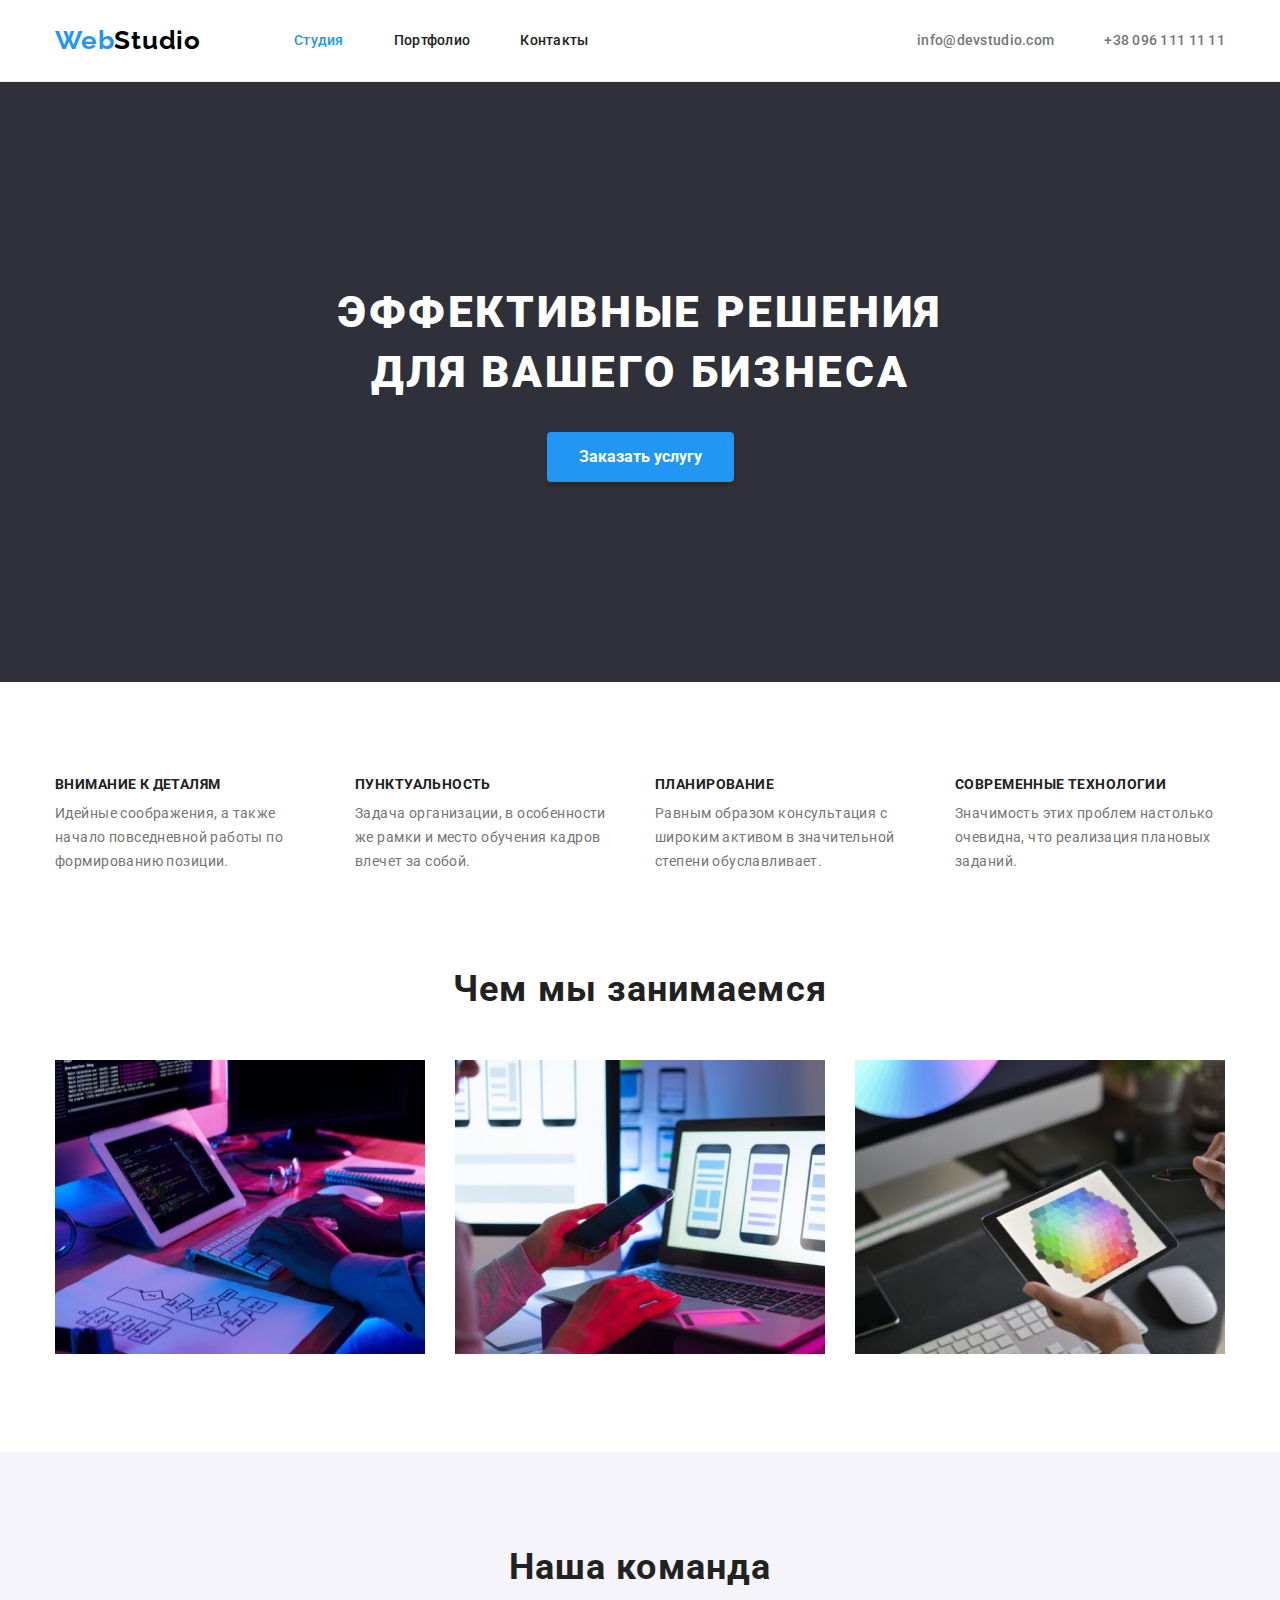
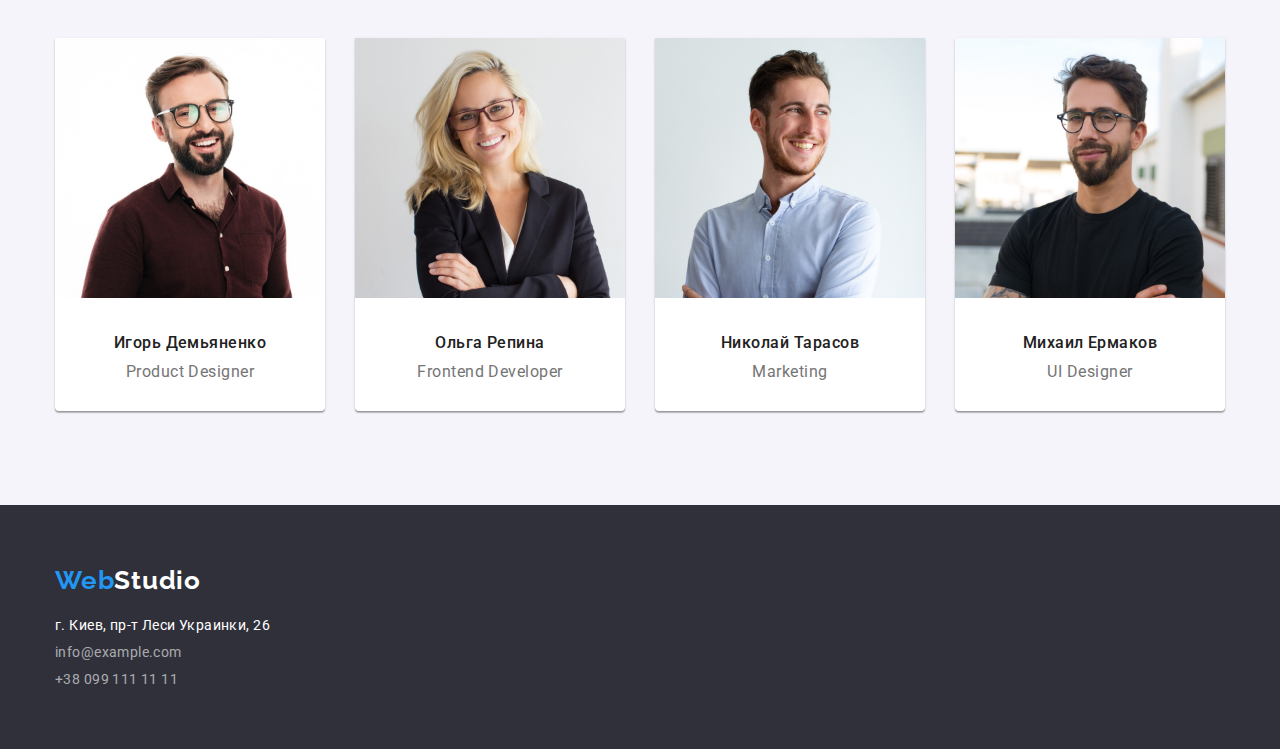
==== index.html @ 6455e8d0 "start" ====
<!DOCTYPE html>
<html lang="ru">
  <head>
    <meta charset="UTF-8" />
    <meta http-equiv="X-UA-Compatible" content="IE-edge" />
    <meta name="viewport" content="width=device-width, initial-scale=1.0" />
    <title>goit-markup-hw-02</title>
    <link
      rel="stylesheet"
      href="https://cdnjs.cloudflare.com/ajax/libs/modern-normalize/1.0.0/modern-normalize.min.css"
    />
    <link rel="preconnect" href="https://fonts.gstatic.com" />
    <link
      href="https://fonts.googleapis.com/css2?family=Raleway:wght@700&family=Roboto:wght@400;500;700;900&display=swap"
      rel="stylesheet"
    />
    <link rel="stylesheet" href="./css/styles.css" />
  </head>
  <body>
    <header class="section-header">
      <div class="container header-container">
        <a href="#" class="logo-header"
          ><span class="logo-first-part">Web</span>Studio</a
        >
        <nav>
          <ul class="header-nav-list">
            <li>
              <a href="" class="link-header highlight-link">Студия</a>
            </li>
            <li>
              <a href="./portfolio.html" class="link-header">Портфолио</a>
            </li>
            <li>
              <a href="#" class="link-header">Контакты</a>
            </li>
          </ul>
        </nav>
        <ul class="contacts-list">
          <li>
            <a href="mailto:info@devstudio.com" class="link-header mail-header"
              >info@devstudio.com</a
            >
          </li>
          <li>
            <a href="tel:+380961111111" class="link-header tel-header"
              >+38 096 111 11 11</a
            >
          </li>
        </ul>
      </div>
    </header>
    <main class="section-main">
      <section class="section-hero">
        <div class="container">
          <h1 class="section-hero-title">
            Эффективные решения для вашего бизнеса
          </h1>
          <button class="sing-link" type="button">Заказать услугу</button>
        </div>
      </section>
      <section class="section-features">
        <div class="container">
          <h2 class="visually-hidden">наши особенности</h2>
          <ul class="features-list">
            <li class="features-list-card">
              <h3 class="features-title">Внимание к деталям</h3>
              <p class="features-text">
                Идейные соображения, а также начало повседневной работы по
                формированию позиции.
              </p>
            </li>
            <li class="features-list-card">
              <h3 class="features-title">Пунктуальность</h3>
              <p class="features-text">
                Задача организации, в особенности же рамки и место обучения
                кадров влечет за собой.
              </p>
            </li>
            <li class="features-list-card">
              <h3 class="features-title">Планирование</h3>
              <p class="features-text">
                Равным образом консультация с широким активом в значительной
                степени обуславливает.
              </p>
            </li>
            <li class="features-list-card">
              <h3 class="features-title">Современные технологии</h3>
              <p class="features-text">
                Значимость этих проблем настолько очевидна, что реализация
                плановых заданий.
              </p>
            </li>
          </ul>
        </div>
      </section>
      <section class="section-about-us">
        <div class="container">
          <h2 class="about-us-title">Чем мы занимаемся</h2>
          <ul class="about-us-list">
            <li>
              <img
                src="./images/box1.jpg"
                alt="box1"
                width="370"
                height="294"
              />
            </li>
            <li>
              <img
                src="./images/box2.jpg"
                alt="box2"
                width="370"
                height="294"
              />
            </li>
            <li>
              <img
                src="./images/box3.jpg"
                alt="box3"
                width="370"
                height="294"
              />
            </li>
          </ul>
        </div>
      </section>
      <section class="section-our-team">
        <div class="container">
          <h2>Наша команда</h2>
          <ul class="our-team-list">
            <li class="our-team-card">
              <img
                src="./images/igordemyanenko.jpg"
                alt="Игорь Демьяненко"
                width="270"
              />
              <div class="our-team-title-card">
                <h3>Игорь Демьяненко</h3>
                <p>Product Designer</p>
              </div>
            </li>
            <li class="our-team-card">
              <img
                src="./images/olgarepina.jpg"
                alt="Ольга Репина"
                width="270"
              />
              <div class="our-team-title-card">
                <h3>Ольга Репина</h3>
                <p>Frontend Developer</p>
              </div>
            </li>
            <li class="our-team-card">
              <img
                src="./images/nikolaytarasov.jpg"
                alt="Николай Тарасо"
                width="270"
              />
              <div class="our-team-title-card">
                <h3>Николай Тарасов</h3>
                <p>Marketing</p>
              </div>
            </li>
            <li class="our-team-card">
              <img
                src="./images/mikhailermakov.jpg"
                alt="Михаил Ермаков"
                width="270"
              />
              <div class="our-team-title-card">
                <h3>Михаил Ермаков</h3>
                <p>UI Designer</p>
              </div>
            </li>
          </ul>
        </div>
      </section>
    </main>
    <footer class="section-footer">
      <div class="container footer-container">
        <a href="#" class="logo-footer"
          ><span class="logo-first-part">Web</span>Studio</a
        >
        <address>
          <ul class="footer-list">
            <li>
              <a
                href="https://goo.gl/maps/GkJHz6BWag29Yt4w9"
                target="_blank"
                rel="noopener noreferrer"
                class="link-footer"
              >
                г. Киев, пр-т Леси Украинки, 26
              </a>
            </li>
            <li>
              <a
                href="mailto:info@example.com"
                class="link-footer link-footer-transparensy"
                >info@example.com</a
              >
            </li>
            <li>
              <a
                href="tel:+380991111111"
                class="link-footer link-footer-transparensy"
                >+38 099 111 11 11</a
              >
            </li>
          </ul>
        </address>
      </div>
    </footer>
  </body>
</html>
---- css/styles.css ----
:root {
  --aiming-color: #2196f3;
  --main-text-color: #212121;
  --description-text-color: #757575;
  --background-color: #2f303a;
  --body-color: #ffffff;
  --border-line-color: #eeeeee;
  --background-sing-link-hover: #188ce8;
  --background-color-our-team-section: #f5f4fa;
  --header-border-color: #ececec;
  --social-lincs-client-color: #afb1b8;
  --main-fonts: "Roboto", sans-serif;
}

html {
  box-sizing: border-box;
}

*,
*::before,
*::after {
  box-sizing: inherit;
}

body {
  font-family: var(--main-fonts);
  font-style: normal;
  color: var(--main-text-color);
}

ul {
  list-style: none;
  margin: 0;
  padding: 0;
}

a {
  text-decoration: none;
}

h1,
h2,
h3,
h4,
h5,
h6,
p {
  margin: 0;
}

.container {
  width: 1200px;
  margin: 0 auto;
  padding: 0 15px;
}

.section {
  padding: 94px 0;
  margin: 0 auto;
}

.visually-hidden {
  position: absolute;
  clip: rect(0 0 0 0);
  width: 1px;
  height: 1px;
  margin: -1px;
}

/* HEADER-STYLES(index+portfolio) */
.section-header {
  display: flex;
  align-items: center;
  padding-top: 25px;
  padding-bottom: 25px;
  border-bottom: 1px solid var(--header-border-color);
}
/* logo-Header */
.logo-header {
  color: #000000;
  font-family: "Raleway", sans-serif;
  font-style: normal;
  font-weight: 700;
  font-size: 26px;
  line-height: 1.192;
  letter-spacing: 0.03em;
  margin-right: 93px;
}
.logo-first-part {
  color: var(--aiming-color);
}
/* logo-Header */
/* link-Header */
.link-header {
  font-style: normal;
  font-weight: 500;
  color: var(--main-text-color);
  font-size: 14px;
  line-height: 1.143;
  letter-spacing: 0.02em;
}
.link-header:hover,
.link-header:focus {
  color: var(--aiming-color);
}
/* Обозначение текущей страницы */
.highlight-link {
  color: var(--aiming-color);
}
.mail-header,
.tel-header {
  color: var(--description-text-color);
}
/* link-Header */

.header-container {
  display: flex;
  align-items: center;
  justify-content: space-between;
}
.header-nav-list {
  display: flex;
  justify-content: space-between;
}
.header-nav-list > li:not(:last-child),
.contacts-list > li:not(:last-child) {
  margin-right: 50px;
}
.contacts-list {
  display: flex;
  justify-content: space-between;
  margin-left: auto;
  align-items: center;
}

/* HEADER-STYLES(index+portfolio) */

/* MAIN-STYLES */
.section-hero,
.section-features,
.section-about-us,
.section-portfolio {
  padding-bottom: 94px;
}
.section-portfolio,
.section-features {
  padding-top: 94px;
}

/* section-Hero */
.section-hero {
  background-color: var(--background-color);
  text-align: center;
  padding-top: 200px;
  padding-bottom: 200px;
}
.section-hero-title {
  margin: auto auto 30px auto;
  width: 696px;
  color: var(--body-color);
  /* align-items: center; */
  font-weight: 900;
  font-size: 44px;
  line-height: 1.364;
  text-align: center;
  letter-spacing: 0.06em;
  text-transform: uppercase;
}
.sing-link {
  font-family: inherit;
  font-weight: 700;
  font-size: 16px;
  line-height: 1.875;
  padding: 10px 32px;
  background-color: var(--aiming-color);
  color: var(--body-color);
  box-shadow: 0px 4px 4px rgba(0, 0, 0, 0.15);
  border: none;
  border-radius: 4px;
  display: inline-block;
  cursor: pointer;
}
.sing-link:hover,
.sing-link:focus {
  background-color: var(--background-sing-link-hover);
}
/* section-Hero */

/* section-Features */
.features-list {
  display: flex;
  justify-content: space-between;
}
/* .features-list-card:not(:last-child) {
  margin-right: 30px;
}
.features-list-card {
  width: 270px;
} */
/* This ^ or This */
.features-list-card {
  flex-basis: calc((100% - 90px) / 4);
}
.features-title {
  margin-bottom: 10px;
  font-weight: 700;
  font-size: 14px;
  line-height: 1.143;
  letter-spacing: 0.03em;
  color: var(--main-text-color);
  text-transform: uppercase;
}
.features-text {
  font-size: 14px;
  line-height: 1.714;
  letter-spacing: 0.03em;
  color: var(--description-text-color);
}
/* section-Features */

/* section-About-Us >*/
.about-us-title {
  font-weight: 700;
  font-size: 36px;
  line-height: 1.167;
  text-align: center;
  letter-spacing: 0.03em;
  color: var(--main-text-color);
  margin-bottom: 50px;
}
.about-us-list {
  display: flex;
  justify-content: space-between;
  padding-left: 0px;
}
.about-us-list li {
  flex-basis: calc((100% - 60px) / 3);
}
/* section-About-Us >*/
/* section-Our-Team */
.section-our-team {
  padding-top: 94px;
  padding-bottom: 94px;
  background-color: var(--background-color-our-team-section);
}
.section-our-team h2 {
  font-size: 36px;
  line-height: 1.167;
  text-align: center;
  letter-spacing: 0.03em;
  margin-bottom: 50px;
}
.our-team-list {
  display: flex;
  justify-content: space-between;
}
.our-team-card {
  background-color: var(--body-color);
  box-shadow: 0px 1px 3px rgba(0, 0, 0, 0.12), 0px 1px 1px rgba(0, 0, 0, 0.14),
    0px 2px 1px rgba(0, 0, 0, 0.2);
  border-radius: 0px 0px 4px 4px;
  flex-basis: calc((100% - 90px) / 4);
}
.our-team-title-card > h3 {
  font-weight: 500;
  font-size: 16px;
  line-height: 1.187;
  text-align: center;
  letter-spacing: 0.03em;
  margin-bottom: 10px;
}
.our-team-title-card > p {
  font-size: 16px;
  line-height: 1.187;
  text-align: center;
  letter-spacing: 0.03em;
  color: var(--description-text-color);
}
.our-team-title-card {
  padding-top: 30px;
  padding-bottom: 30px;
}
/* section-Our-Team */
/* MAIN-STYLES */

/* FOOTER-STYLES(index+portfolio) */
.section-footer {
  background-color: var(--background-color);
  padding-top: 60px;
  padding-bottom: 60px;
}
.logo-footer {
  color: var(--body-color);
  font-family: Raleway;
  font-style: normal;
  font-weight: 700;
  font-size: 26px;
  line-height: 1.192;
  letter-spacing: 0.03em;
  margin-bottom: 20px;
}
.link-footer {
  font-style: normal;
  font-family: var(--main-fonts);
  font-weight: 400;
  color: var(--body-color);
  font-size: 14px;
  line-height: 1.143;
  letter-spacing: 0.03em;
}
.link-footer:hover,
.link-footer:focus {
  color: var(--aiming-color);
}
.link-footer-transparensy {
  color: rgba(255, 255, 255, 0.6);
}
.footer-container {
  display: flex;
  align-items: flex-start;
  flex-direction: column;
}
.footer-list > li:not(:last-child) {
  margin-bottom: 9px;
}
/* FOOTER-STYLES(index+portfolio) */

/* PORTFOLIO-STYLES */
/* button-decoration-nav-Portfolio  */
.portfolio-button-list {
  display: flex;
  justify-content: center;
  margin-bottom: 50px;
}
.portfolio-button-list li:not(:last-child) {
  margin-right: 8px;
}
.sing-link-portfolio {
  height: 38px;
  font-family: inherit;
  font-weight: 500;
  font-size: 16px;
  line-height: 1.625;
  padding: 6px 22px;
  background-color: var(--background-color-our-team-section);
  border: 0;
  border-radius: 4px;
  display: block;
  cursor: pointer;
}
.sing-link-portfolio:hover,
.sing-link-portfolio:focus {
  background-color: var(--aiming-color);
  color: var(--body-color);
  box-shadow: 0px 3px 1px rgba(0, 0, 0, 0.1), 0px 1px 2px rgba(0, 0, 0, 0.08),
    0px 2px 2px rgba(0, 0, 0, 0.12);
}
/* button-decoration-nav-Portfolio  */
/* crad-decoration-Portfolio */
.list-portfolio-crad {
  display: flex;
  flex-wrap: wrap;
}
.portfolio-crad {
  display: flex;
  background: var(--body-color);
  flex-basis: calc((100% - 60px) / 3);
  margin-bottom: 30px;
}
.portfolio-crad:nth-child(3n - 2) {
  margin-right: 30px;
}
.portfolio-crad:nth-child(3n - 1) {
  margin-right: 30px;
}
.portfolio-crad:nth-last-child(-n + 4) {
  margin-bottom: 0px;
}
.portfolio-crad img {
  display: block;
  flex-basis: 370px;
  height: auto;
}
.portfolio-title-crad {
  padding: 20px 24px;
  border-right: 1px solid var(--border-line-color);
  border-bottom: 1px solid var(--border-line-color);
  border-left: 1px solid var(--border-line-color);
}
.portfolio-crad h3 {
  font-size: 18px;
  line-height: 2;
  color: var(--main-text-color);
  margin-bottom: 4px;
}
.portfolio-crad p {
  font-size: 16px;
  line-height: 1.875;
  color: var(--description-text-color);
}
/* crad-decoration-Portfolio */

/* PORTFOLIO-STYLES */
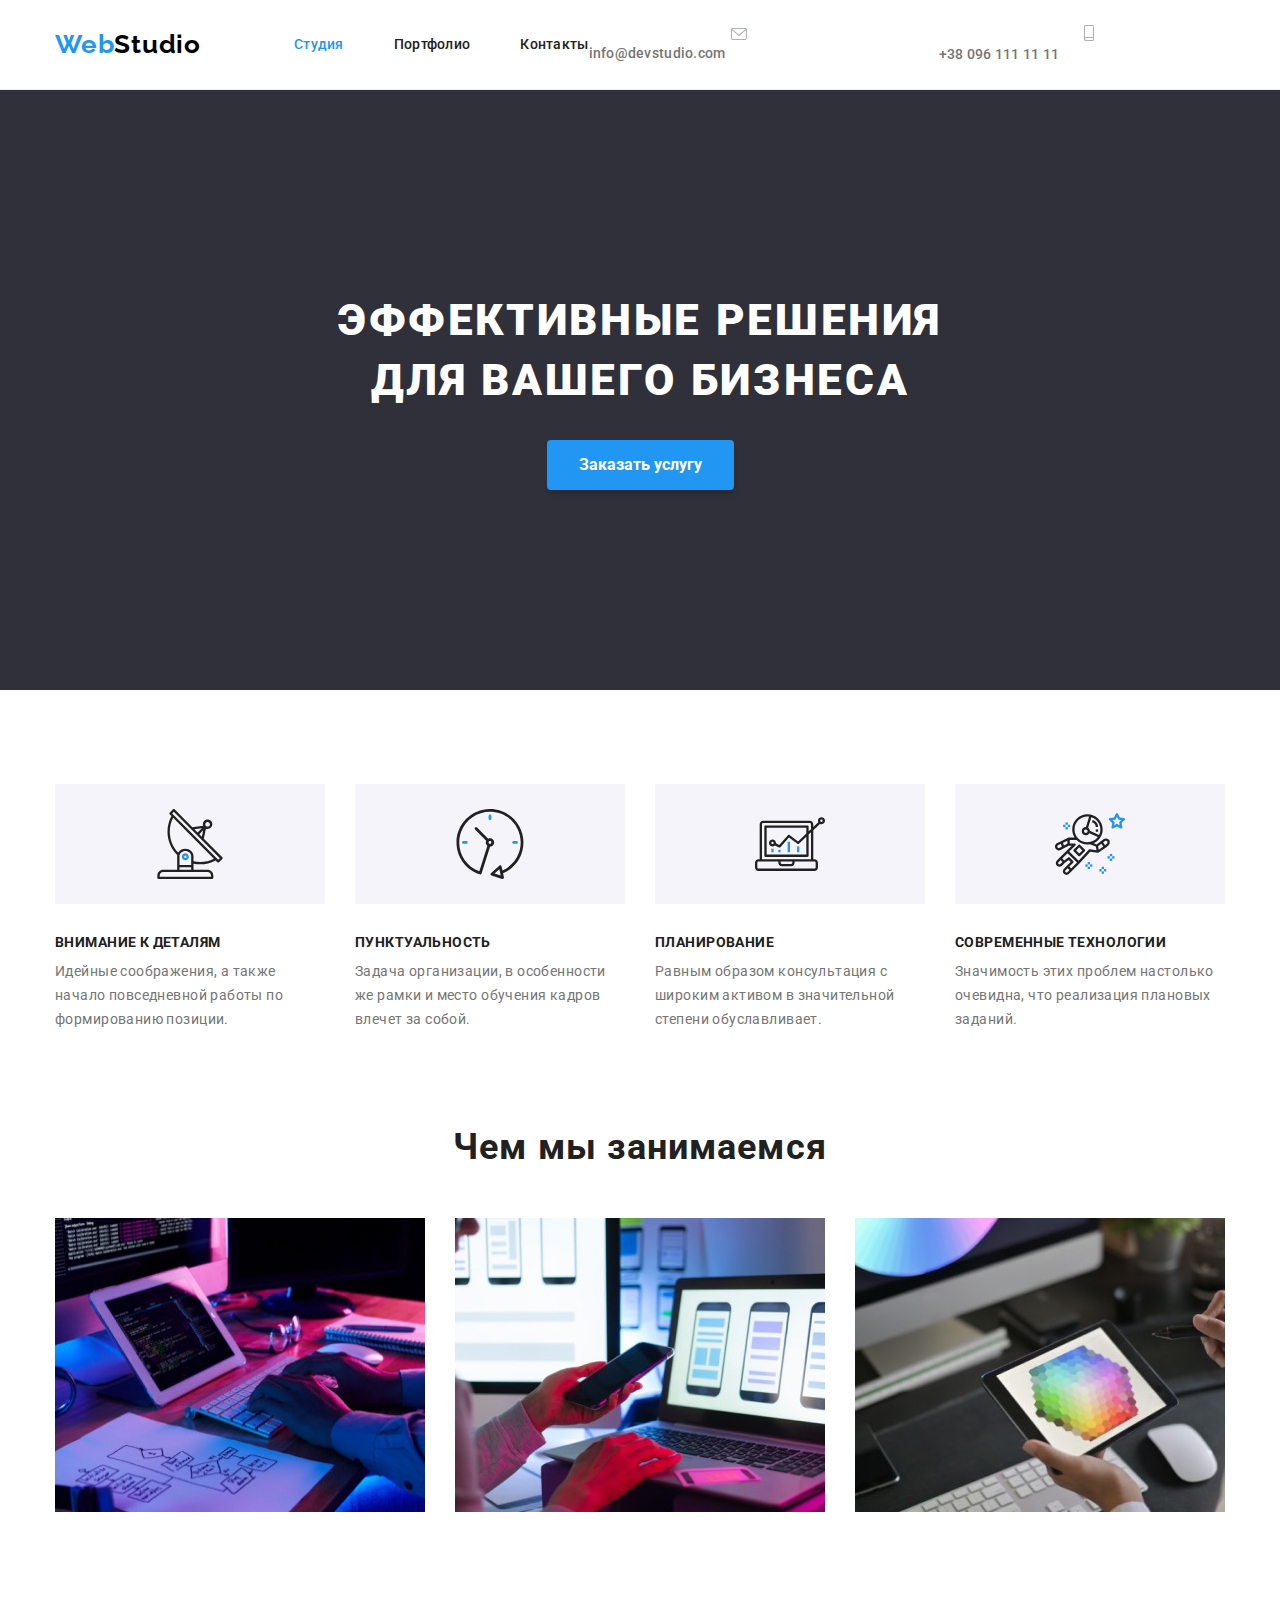
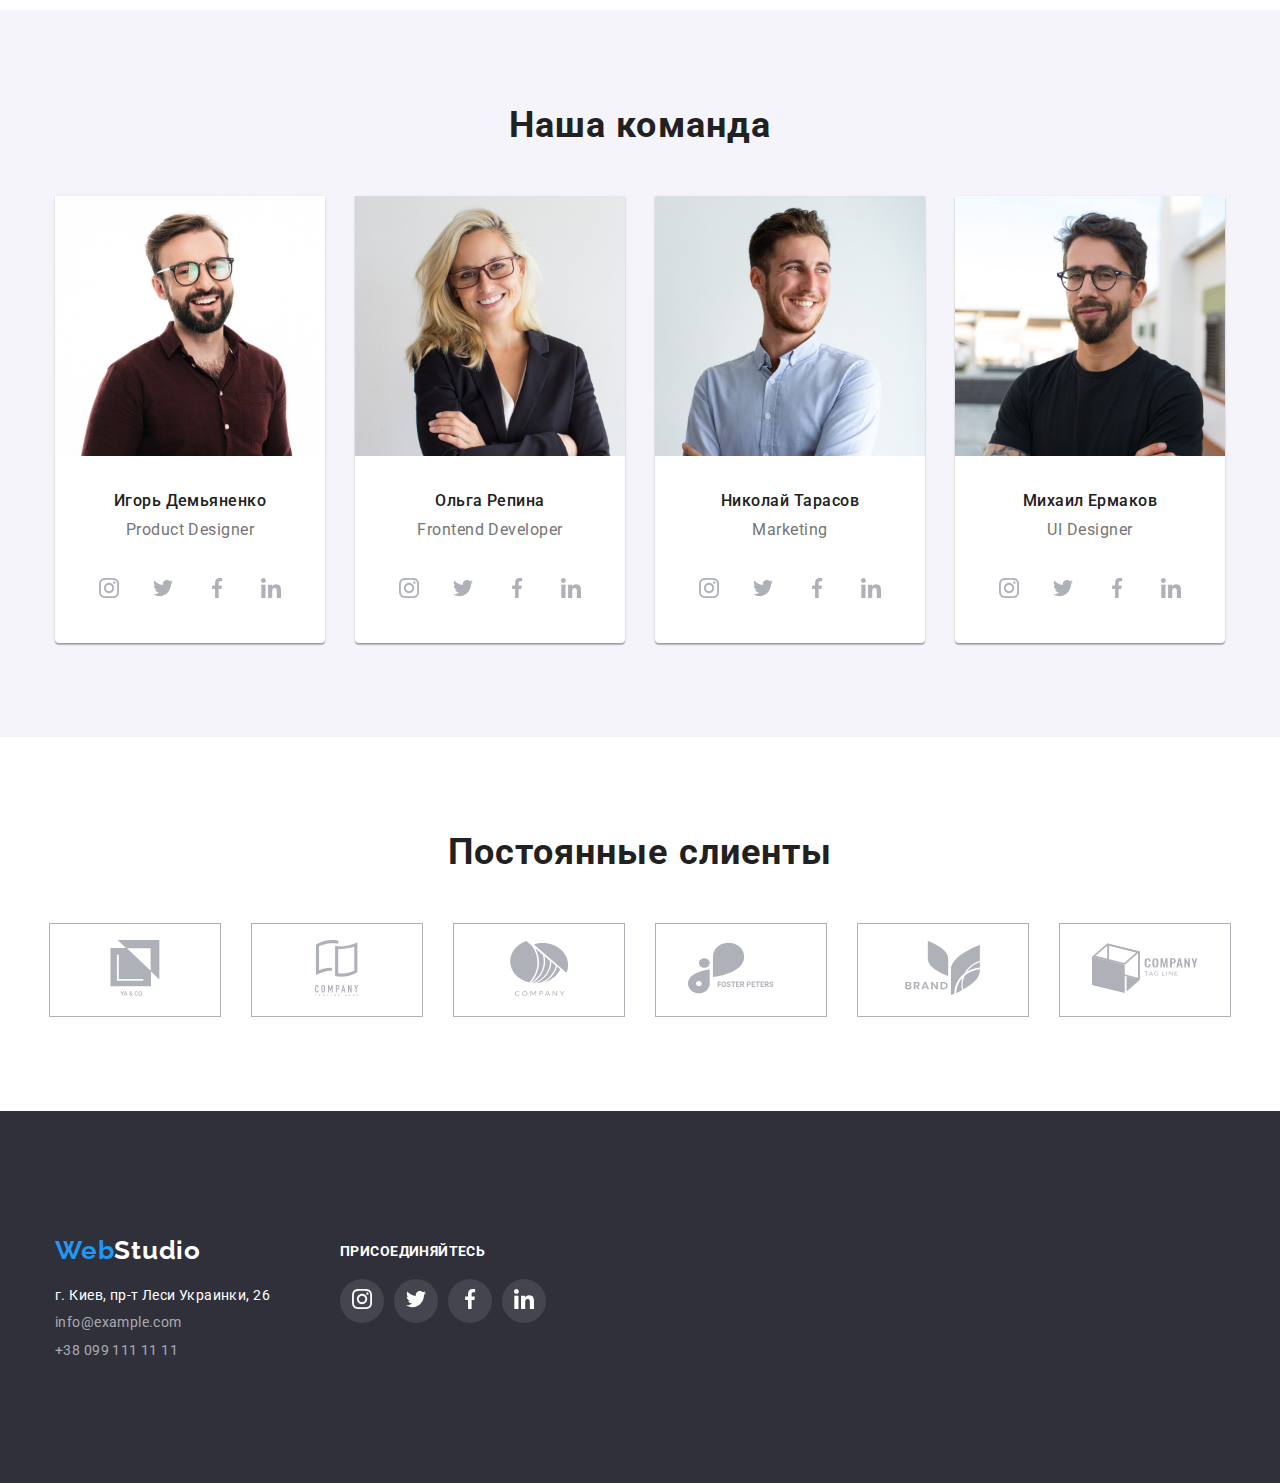
==== commit 87d65eb2: "Done footer and sections" ====
--- a/index.html
+++ b/index.html
@@ -16,6 +16,58 @@
     />
     <link rel="stylesheet" href="./css/styles.css" />
   </head>
+
+  <template class="my-icons">
+    <svg class="icon">
+      <use href="./images/icons.svg#icon-mail"></use>
+    </svg>
+    <svg class="icon">
+      <use href="./images/icons.svg#icon-phone"></use>
+    </svg>
+    <svg class="icon">
+      <use href="./images/icons.svg#icon-instagram"></use>
+    </svg>
+    <svg class="icon">
+      <use href="./images/icons.svg#icon-twitter"></use>
+    </svg>
+    <svg class="icon">
+      <use href="./images/icons.svg#icon-facebook"></use>
+    </svg>
+    <svg class="icon">
+      <use href="./images/icons.svg#icon-linkedin"></use>
+    </svg>
+    <svg class="icon">
+      <use href="./images/icons.svg#icon-antenna"></use>
+    </svg>
+    <svg class="icon">
+      <use href="./images/icons.svg#icon-clock"></use>
+    </svg>
+    <svg class="icon">
+      <use href="./images/icons.svg#icon-diagram"></use>
+    </svg>
+    <svg class="icon">
+      <use href="./images/icons.svg#icon-astronaut"></use>
+    </svg>
+    <svg class="icon">
+      <use href="./images/icons.svg#icon-yaco"></use>
+    </svg>
+    <svg class="icon">
+      <use href="./images/icons.svg#icon-taglineHere"></use>
+    </svg>
+    <svg class="icon">
+      <use href="./images/icons.svg#icon-company"></use>
+    </svg>
+    <svg class="icon">
+      <use href="./images/icons.svg#icon-fosterPeters"></use>
+    </svg>
+    <svg class="icon">
+      <use href="./images/icons.svg#icon-brand"></use>
+    </svg>
+    <svg class="icon">
+      <use href="./images/icons.svg#icon-tagline"></use>
+    </svg>
+  </template>
+
   <body>
     <header class="section-header">
       <div class="container header-container">
@@ -37,14 +89,24 @@
         </nav>
         <ul class="contacts-list">
           <li>
-            <a href="mailto:info@devstudio.com" class="link-header mail-header"
+            <div>
+              <svg class="icon" widht="16" height="12">
+                <use href="./images/icons.svg#icon-mail"></use>
+              </svg>
+              <a href="mailto:info@devstudio.com" class="link-header mail-header"
               >info@devstudio.com</a
-            >
+              >
+            </div>
           </li>
           <li>
-            <a href="tel:+380961111111" class="link-header tel-header"
+            <div>
+              <svg class="icon" widht="10" height="16">
+                <use href="./images/icons.svg#icon-phone"></use>
+              </svg>
+              <a href="tel:+380961111111" class="link-header tel-header"
               >+38 096 111 11 11</a
-            >
+              >
+            </div>
           </li>
         </ul>
       </div>
@@ -63,6 +125,11 @@
           <h2 class="visually-hidden">наши особенности</h2>
           <ul class="features-list">
             <li class="features-list-card">
+              <div class="features-card">
+                <svg class="icon-features" width="70px" height="70px">
+                <use href="./images/icons.svg#icon-antenna"></use>
+                </svg>
+              </div>
               <h3 class="features-title">Внимание к деталям</h3>
               <p class="features-text">
                 Идейные соображения, а также начало повседневной работы по
@@ -70,6 +137,11 @@
               </p>
             </li>
             <li class="features-list-card">
+              <div class="features-card">
+                <svg class="icon-features" width="70px" height="70px">
+                <use href="./images/icons.svg#icon-clock"></use>
+                </svg>
+              </div>
               <h3 class="features-title">Пунктуальность</h3>
               <p class="features-text">
                 Задача организации, в особенности же рамки и место обучения
@@ -77,6 +149,11 @@
               </p>
             </li>
             <li class="features-list-card">
+              <div class="features-card">
+                <svg class="icon-features" width="70px" height="70px">
+                <use href="./images/icons.svg#icon-diagram"></use>
+                </svg>
+              </div>
               <h3 class="features-title">Планирование</h3>
               <p class="features-text">
                 Равным образом консультация с широким активом в значительной
@@ -84,6 +161,11 @@
               </p>
             </li>
             <li class="features-list-card">
+              <div class="features-card">
+                <svg class="icon-features" width="70px" height="70px">
+                <use href="./images/icons.svg#icon-astronaut"></use>
+                </svg>
+              </div>
               <h3 class="features-title">Современные технологии</h3>
               <p class="features-text">
                 Значимость этих проблем настолько очевидна, что реализация
@@ -137,6 +219,36 @@
               <div class="our-team-title-card">
                 <h3>Игорь Демьяненко</h3>
                 <p>Product Designer</p>
+                <ul class="icons-our-team-list">
+                  <li>
+                    <a href="">
+                      <svg class="icon" width="20" height="20">
+                        <use href="./images/icons.svg#icon-instagram"></use>
+                      </svg>
+                    </a>
+                  </li>
+                  <li>
+                    <a href="">
+                      <svg class="icon" width="20" height="20">
+                        <use href="./images/icons.svg#icon-twitter"></use>
+                      </svg>
+                    </a>
+                  </li>
+                  <li>
+                    <a href="">
+                      <svg class="icon" width="20" height="20">
+                        <use href="./images/icons.svg#icon-facebook"></use>
+                      </svg>
+                    </a>
+                  </li>
+                  <li>
+                    <a href="">
+                      <svg class="icon" width="20" height="20">
+                        <use href="./images/icons.svg#icon-linkedin"></use>
+                      </svg>
+                    </a>
+                  </li>
+                </ul>
               </div>
             </li>
             <li class="our-team-card">
@@ -148,6 +260,36 @@
               <div class="our-team-title-card">
                 <h3>Ольга Репина</h3>
                 <p>Frontend Developer</p>
+                <ul class="icons-our-team-list">
+                  <li>
+                    <a href="">
+                      <svg class="icon" width="20" height="20">
+                        <use href="./images/icons.svg#icon-instagram"></use>
+                      </svg>
+                    </a>
+                  </li>
+                  <li>
+                    <a href="">
+                      <svg class="icon" width="20" height="20">
+                        <use href="./images/icons.svg#icon-twitter"></use>
+                      </svg>
+                    </a>
+                  </li>
+                  <li>
+                    <a href="">
+                      <svg class="icon" width="20" height="20">
+                        <use href="./images/icons.svg#icon-facebook"></use>
+                      </svg>
+                    </a>
+                  </li>
+                  <li>
+                    <a href="">
+                      <svg class="icon" width="20" height="20">
+                        <use href="./images/icons.svg#icon-linkedin"></use>
+                      </svg>
+                    </a>
+                  </li>
+                </ul>
               </div>
             </li>
             <li class="our-team-card">
@@ -159,6 +301,36 @@
               <div class="our-team-title-card">
                 <h3>Николай Тарасов</h3>
                 <p>Marketing</p>
+                <ul class="icons-our-team-list">
+                  <li>
+                    <a href="">
+                      <svg class="icon" width="20" height="20">
+                        <use href="./images/icons.svg#icon-instagram"></use>
+                      </svg>
+                    </a>
+                  </li>
+                  <li>
+                    <a href="">
+                      <svg class="icon" width="20" height="20">
+                        <use href="./images/icons.svg#icon-twitter"></use>
+                      </svg>
+                    </a>
+                  </li>
+                  <li>
+                    <a href="">
+                      <svg class="icon" width="20" height="20">
+                        <use href="./images/icons.svg#icon-facebook"></use>
+                      </svg>
+                    </a>
+                  </li>
+                  <li>
+                    <a href="">
+                      <svg class="icon" width="20" height="20">
+                        <use href="./images/icons.svg#icon-linkedin"></use>
+                      </svg>
+                    </a>
+                  </li>
+                </ul>
               </div>
             </li>
             <li class="our-team-card">
@@ -170,7 +342,86 @@
               <div class="our-team-title-card">
                 <h3>Михаил Ермаков</h3>
                 <p>UI Designer</p>
-              </div>
+                <ul class="icons-our-team-list">
+                  <li>
+                    <a href="">
+                      <svg class="icon" width="20" height="20">
+                        <use href="./images/icons.svg#icon-instagram"></use>
+                      </svg>
+                    </a>
+                  </li>
+                  <li>
+                    <a href="">
+                      <svg class="icon" width="20" height="20">
+                        <use href="./images/icons.svg#icon-twitter"></use>
+                      </svg>
+                    </a>
+                  </li>
+                  <li>
+                    <a href="">
+                      <svg class="icon" width="20" height="20">
+                        <use href="./images/icons.svg#icon-facebook"></use>
+                      </svg>
+                    </a>
+                  </li>
+                  <li>
+                    <a href="">
+                      <svg class="icon" width="20" height="20">
+                        <use href="./images/icons.svg#icon-linkedin"></use>
+                      </svg>
+                    </a>
+                  </li>
+                </ul>
+              </div>
+            </li>
+          </ul>
+        </div>
+      </section>
+      <section class="section-regular-customers">
+        <div class="container">
+          <h2>Постоянные слиенты</h2>
+          <ul class="icons-regular-customers-list">
+            <li>
+              <a href="">
+                <svg class="icon-client" width="106px" height="56px">
+                  <use href="./images/icons.svg#icon-yaco"></use>
+                </svg>
+              </a>
+            </li>
+            <li>
+              <a href="">
+                <svg class="icon-client" width="106px" height="56px">
+                  <use href="./images/icons.svg#icon-taglineHere"></use>
+                </svg>
+              </a>
+            </li>
+            <li>
+              <a href="">
+                <svg class="icon-client" width="106px" height="56px">
+                  <use href="./images/icons.svg#icon-company"></use>
+                </svg>
+              </a>
+            </li>
+            <li>
+              <a href="">
+                <svg class="icon-client" width="106px" height="56px">
+                  <use href="./images/icons.svg#icon-fosterPeters"></use>
+                </svg>
+              </a>
+            </li>
+            <li>
+              <a href="">
+                <svg class="icon-client" width="106px" height="56px">
+                  <use href="./images/icons.svg#icon-brand"></use>
+                </svg>
+              </a>
+            </li>
+            <li>
+              <a href="">
+                <svg class="icon-client" width="106px" height="56px">
+                  <use href="./images/icons.svg#icon-tagline"></use>
+                </svg>
+              </a>
             </li>
           </ul>
         </div>
@@ -178,11 +429,12 @@
     </main>
     <footer class="section-footer">
       <div class="container footer-container">
-        <a href="#" class="logo-footer"
+        <div class="footer-logo-nav-container">
+          <a href="#" class="logo-footer"
           ><span class="logo-first-part">Web</span>Studio</a
         >
-        <address>
-          <ul class="footer-list">
+          <address>
+            <ul class="footer-list">
             <li>
               <a
                 href="https://goo.gl/maps/GkJHz6BWag29Yt4w9"
@@ -207,8 +459,42 @@
                 >+38 099 111 11 11</a
               >
             </li>
-          </ul>
-        </address>
+            </ul>
+          </address>
+        </div>
+        <div class="icons-footer-card">
+            <h3>присоединяйтесь</h3>  
+            <ul class="icons-footer-list">
+                  <li>
+                    <a href="">
+                      <svg class="icon-footer width="20" height="20"">
+                        <use href="./images/icons.svg#icon-instagram"></use>
+                      </svg>
+                    </a>
+                  </li>
+                  <li>
+                    <a href="">
+                      <svg class="icon-footer" width="20" height="20">
+                        <use href="./images/icons.svg#icon-twitter"></use>
+                      </svg>
+                    </a>
+                  </li>
+                  <li>
+                    <a href="">
+                      <svg class="icon-footer" width="20" height="20">
+                        <use href="./images/icons.svg#icon-facebook"></use>
+                      </svg>
+                    </a>
+                  </li>
+                  <li>
+                    <a href="">
+                      <svg class="icon-footer" width="20" height="20">
+                        <use href="./images/icons.svg#icon-linkedin"></use>
+                      </svg>
+                    </a>
+                  </li>
+            </ul>
+        </div>
       </div>
     </footer>
   </body>
--- a/css/styles.css
+++ b/css/styles.css
@@ -139,11 +139,13 @@
 .section-hero,
 .section-features,
 .section-about-us,
-.section-portfolio {
+.section-portfolio,
+.section-regular-customers {
   padding-bottom: 94px;
 }
 .section-portfolio,
-.section-features {
+.section-features,
+.section-regular-customers {
   padding-top: 94px;
 }
 
@@ -191,15 +193,17 @@
   display: flex;
   justify-content: space-between;
 }
-/* .features-list-card:not(:last-child) {
-  margin-right: 30px;
-}
-.features-list-card {
-  width: 270px;
-} */
-/* This ^ or This */
 .features-list-card {
   flex-basis: calc((100% - 90px) / 4);
+}
+.features-card {
+  background-color: var(--background-color-our-team-section);
+  display: flex;
+  justify-content: center;
+  padding-top: 25px;
+  padding-bottom: 25px;
+  margin-bottom: 30px;
+  box-sizing: border-box;
 }
 .features-title {
   margin-bottom: 10px;
@@ -280,7 +284,69 @@
   padding-top: 30px;
   padding-bottom: 30px;
 }
+/* icons */
+.icons-our-team-list {
+  margin: 0 auto;
+  margin-top: 30px;
+  display: flex;
+  justify-content: center;
+}
+.icons-our-team-list li:not(:last-child) {
+  margin-right: 10px;
+}
+.icons-our-team-list li {
+  width: 44px;
+  height: 44px;
+  background-color: var(--body-color);
+  border-radius: 50%;
+  display: flex;
+  justify-content: center;
+  align-items: center;
+}
+.icons-our-team-list li:hover,
+.icons-our-team-list li:focus {
+  background-color: var(--aiming-color);
+}
+.icon {
+  fill: var(--social-lincs-client-color);
+}
+.icons-our-team-list li:hover .icon,
+.icons-our-team-list li:focus .icon {
+  fill: var(--body-color);
+}
 /* section-Our-Team */
+/* section-Regular-Customers */
+.section-regular-customers h2 {
+  font-size: 36px;
+  line-height: 1.167;
+  text-align: center;
+  letter-spacing: 0.03em;
+  margin-bottom: 50px;
+}
+.icons-regular-customers-list {
+  display: flex;
+  justify-content: center;
+}
+.icons-regular-customers-list > li {
+  box-sizing: border-box;
+  border: 1px solid var(--social-lincs-client-color);
+  padding: 16px 32px;
+}
+.icons-regular-customers-list > li:not(:last-child) {
+  margin-right: 30px;
+}
+.icons-regular-customers-list li:hover,
+.icons-regular-customers-list li:focus {
+  border: 1px solid var(--aiming-color);
+}
+.icon-client {
+  fill: var(--social-lincs-client-color);
+}
+.icons-regular-customers-list li:hover .icon-client,
+.icons-regular-customers-list li:focus .icon-client {
+  fill: var(--aiming-color);
+}
+/* section-Regular-Customers */
 /* MAIN-STYLES */
 
 /* FOOTER-STYLES(index+portfolio) */
@@ -317,11 +383,52 @@
 }
 .footer-container {
   display: flex;
+  align-items: center;
+}
+.footer-logo-nav-container {
+  display: flex;
   align-items: flex-start;
   flex-direction: column;
 }
 .footer-list > li:not(:last-child) {
   margin-bottom: 9px;
+}
+.icons-footer-card {
+  margin: 72px auto 100px 70px;
+}
+.icons-footer-card h3 {
+  width: 145px;
+  color: var(--body-color);
+  font-weight: 700;
+  font-size: 14px;
+  line-height: 1.143;
+  letter-spacing: 0.03em;
+  text-transform: uppercase;
+}
+.icons-footer-list {
+  margin: 0 auto;
+  margin-top: 20px;
+  display: flex;
+  justify-content: flex-start;
+}
+.icons-footer-list li:not(:last-child) {
+  margin-right: 10px;
+}
+.icons-footer-list li {
+  width: 44px;
+  height: 44px;
+  background-color: rgba(255, 255, 255, 0.1);
+  border-radius: 50%;
+  display: flex;
+  justify-content: center;
+  align-items: center;
+}
+.icons-footer-list li:hover,
+.icons-footer-list li:focus {
+  background-color: var(--aiming-color);
+}
+.icon-footer {
+  fill: var(--body-color);
 }
 /* FOOTER-STYLES(index+portfolio) */
 
@@ -367,6 +474,11 @@
   flex-basis: calc((100% - 60px) / 3);
   margin-bottom: 30px;
 }
+.portfolio-crad:hover,
+.portfolio-crad:focus {
+  box-shadow: 0px 1px 1px rgba(0, 0, 0, 0.12), 0px 4px 4px rgba(0, 0, 0, 0.06),
+    1px 4px 6px rgba(0, 0, 0, 0.16);
+}
 .portfolio-crad:nth-child(3n - 2) {
   margin-right: 30px;
 }
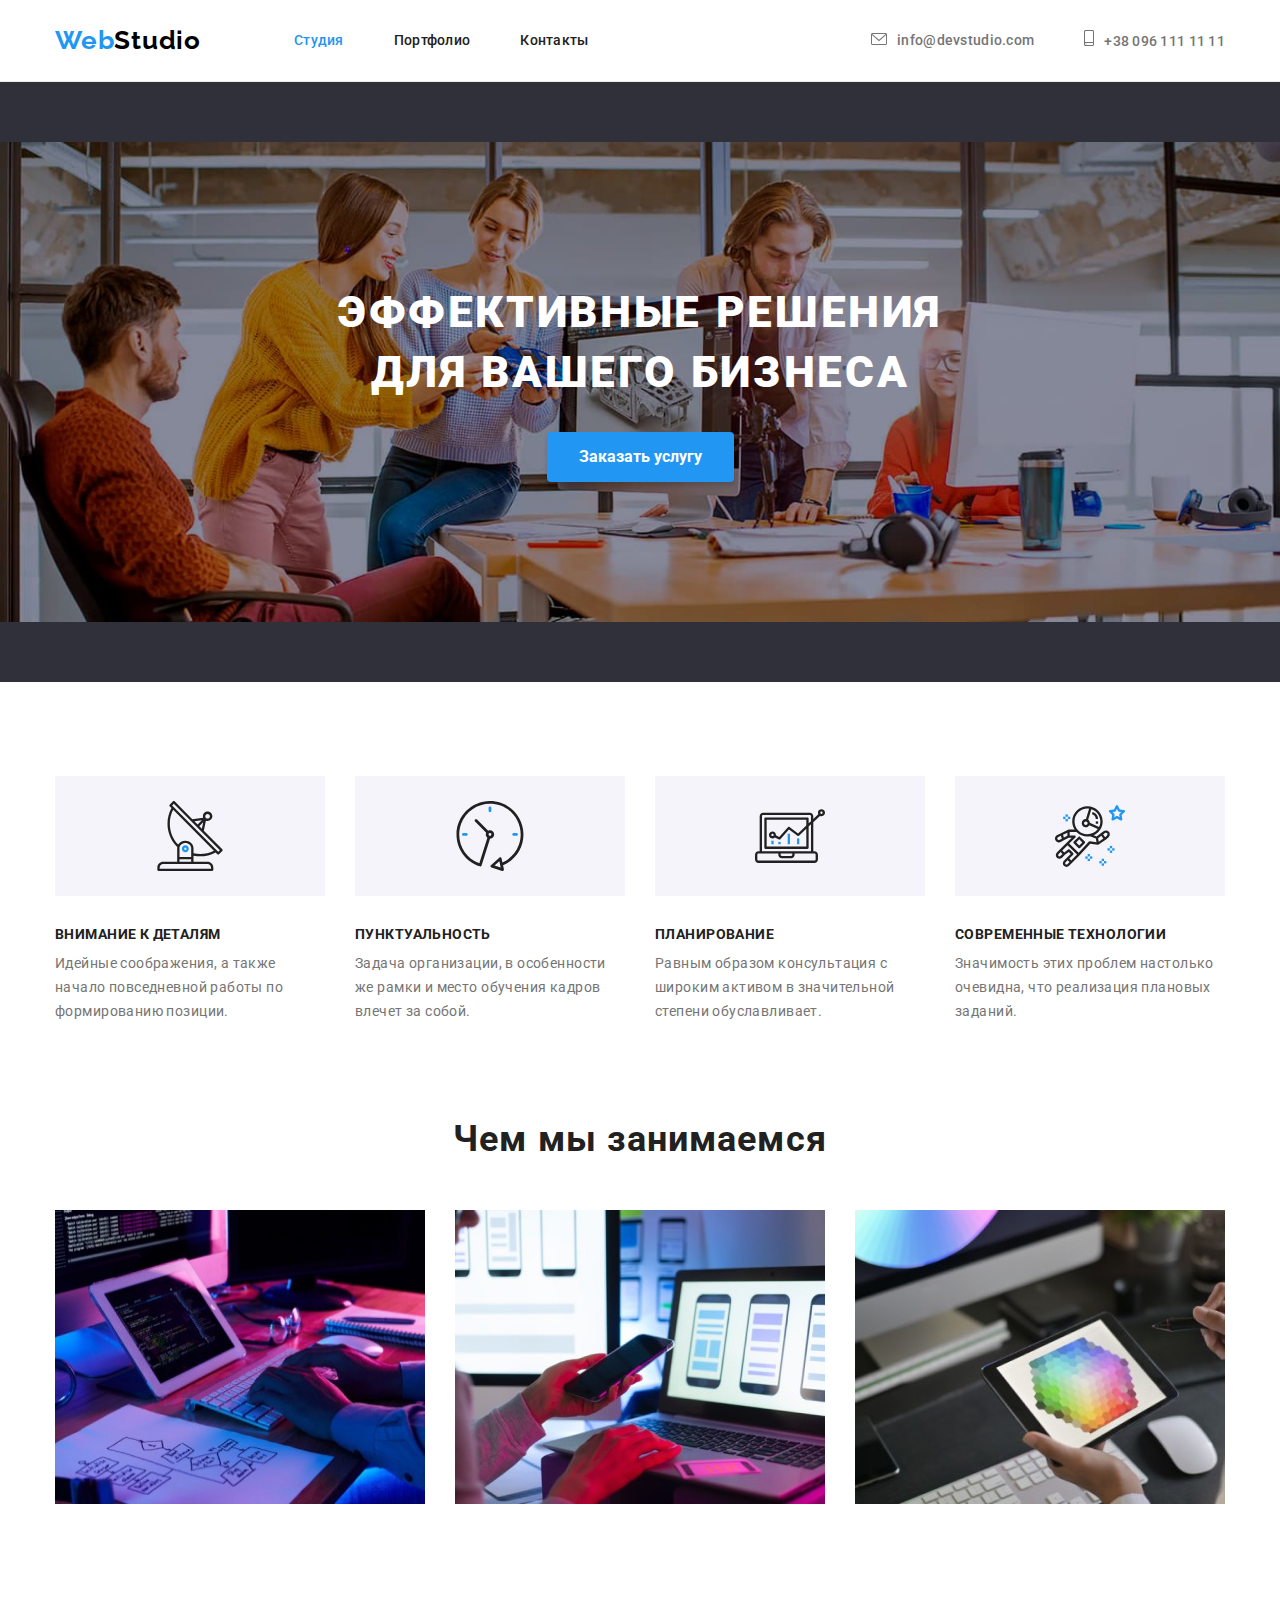
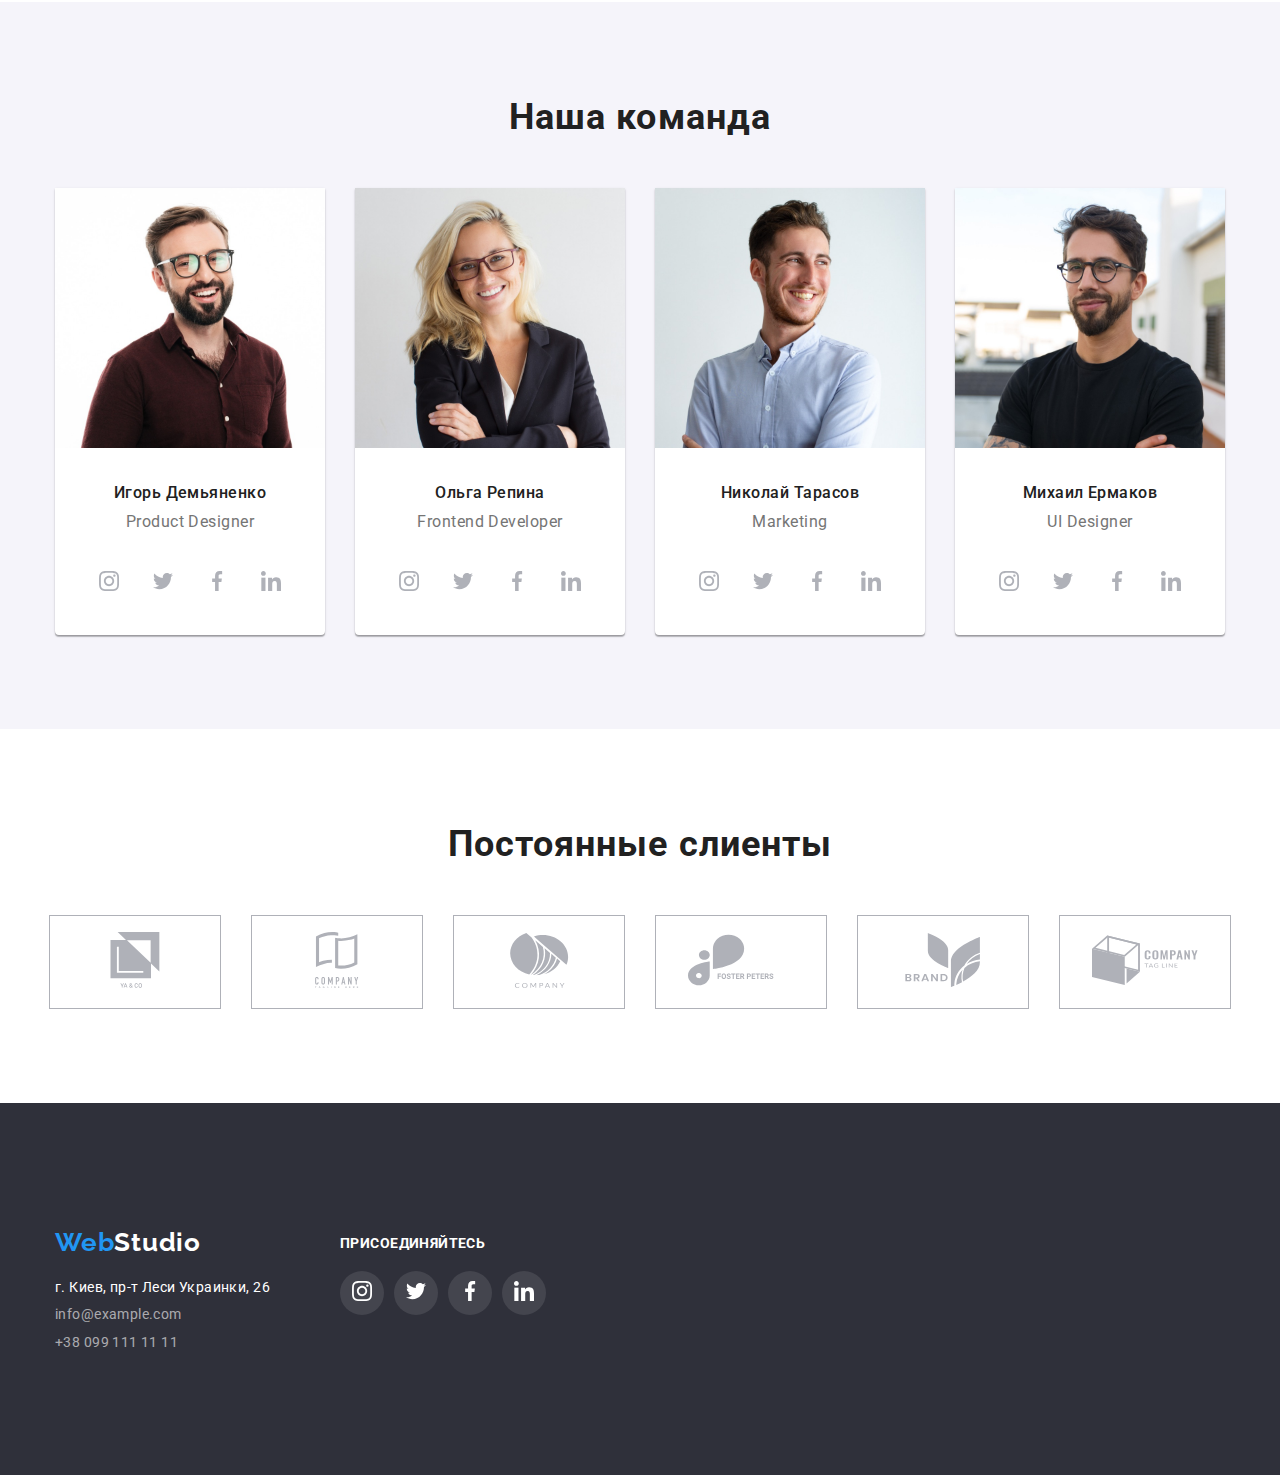
==== commit 5123ea63: "reaches_the_goal_hw4_v1" ====
--- a/index.html
+++ b/index.html
@@ -89,24 +89,14 @@
         </nav>
         <ul class="contacts-list">
           <li>
-            <div>
-              <svg class="icon" widht="16" height="12">
-                <use href="./images/icons.svg#icon-mail"></use>
-              </svg>
-              <a href="mailto:info@devstudio.com" class="link-header mail-header"
+            <a href="mailto:info@devstudio.com" class="link-header mail-header"
               >info@devstudio.com</a
-              >
-            </div>
+            >
           </li>
           <li>
-            <div>
-              <svg class="icon" widht="10" height="16">
-                <use href="./images/icons.svg#icon-phone"></use>
-              </svg>
-              <a href="tel:+380961111111" class="link-header tel-header"
+            <a href="tel:+380961111111" class="link-header tel-header"
               >+38 096 111 11 11</a
-              >
-            </div>
+            >
           </li>
         </ul>
       </div>
--- a/css/styles.css
+++ b/css/styles.css
@@ -132,7 +132,22 @@
   margin-left: auto;
   align-items: center;
 }
-
+.mail-header::before {
+  content: "";
+  display: inline-block;
+  width: 16px;
+  height: 12px;
+  margin-right: 10px;
+  background-image: url("../images/icons/mail.svg");
+}
+.tel-header::before {
+  content: "";
+  display: inline-block;
+  width: 10px;
+  height: 16px;
+  margin-right: 10px;
+  background-image: url("../images/icons/phone.svg");
+}
 /* HEADER-STYLES(index+portfolio) */
 
 /* MAIN-STYLES */
@@ -155,6 +170,10 @@
   text-align: center;
   padding-top: 200px;
   padding-bottom: 200px;
+  background-size: contain;
+  background-position: center;
+  background-repeat: no-repeat;
+  background-image: url("../images/heroBackground.jpg");
 }
 .section-hero-title {
   margin: auto auto 30px auto;
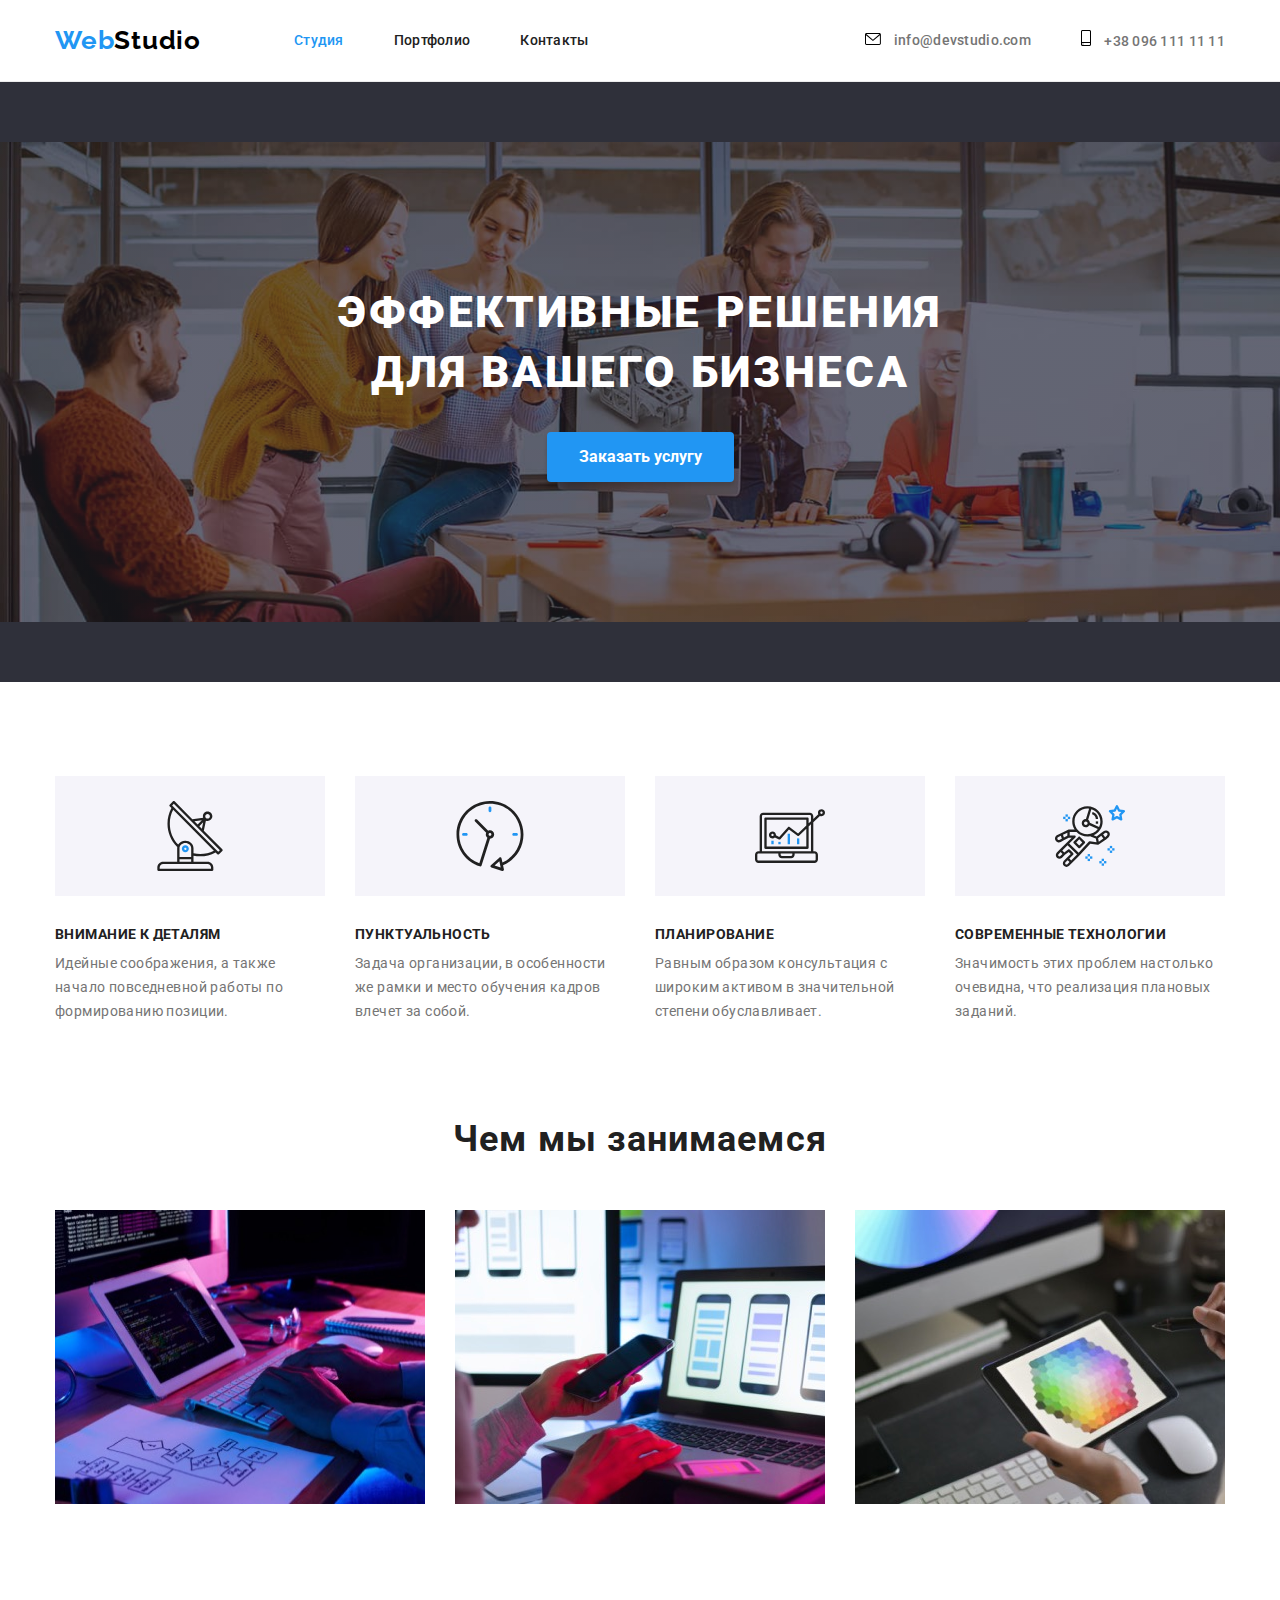
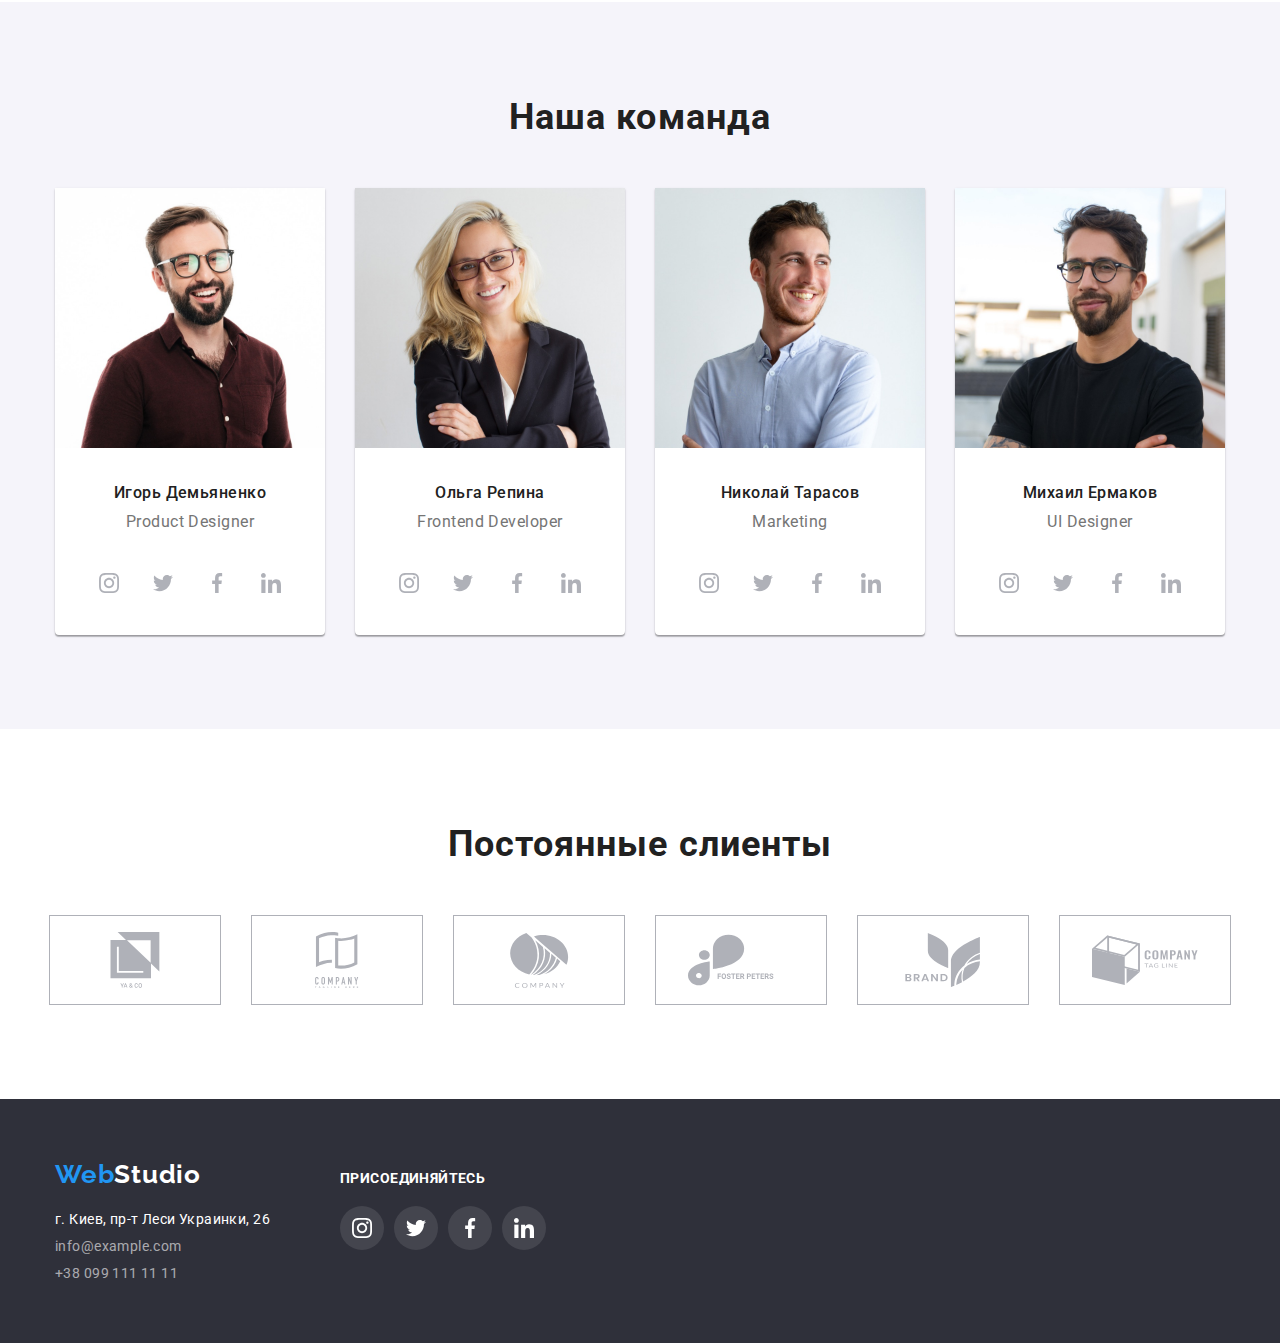
==== commit 98061dcc: "reaches_the_goal_hw4_v2" ====
--- a/index.html
+++ b/index.html
@@ -90,12 +90,18 @@
         <ul class="contacts-list">
           <li>
             <a href="mailto:info@devstudio.com" class="link-header mail-header"
-              >info@devstudio.com</a
+              ><svg class="icon-header-contacts" width="16px" height="12px">
+                <use href="./images/icons.svg#icon-mail"></use>
+              </svg>
+              info@devstudio.com</a
             >
           </li>
           <li>
             <a href="tel:+380961111111" class="link-header tel-header"
-              >+38 096 111 11 11</a
+              ><svg class="icon-header-contacts" width="10px" height="16px">
+                <use href="./images/icons.svg#icon-phone"></use>
+              </svg>
+              +38 096 111 11 11</a
             >
           </li>
         </ul>
@@ -117,7 +123,7 @@
             <li class="features-list-card">
               <div class="features-card">
                 <svg class="icon-features" width="70px" height="70px">
-                <use href="./images/icons.svg#icon-antenna"></use>
+                  <use href="./images/icons.svg#icon-antenna"></use>
                 </svg>
               </div>
               <h3 class="features-title">Внимание к деталям</h3>
@@ -129,7 +135,7 @@
             <li class="features-list-card">
               <div class="features-card">
                 <svg class="icon-features" width="70px" height="70px">
-                <use href="./images/icons.svg#icon-clock"></use>
+                  <use href="./images/icons.svg#icon-clock"></use>
                 </svg>
               </div>
               <h3 class="features-title">Пунктуальность</h3>
@@ -141,7 +147,7 @@
             <li class="features-list-card">
               <div class="features-card">
                 <svg class="icon-features" width="70px" height="70px">
-                <use href="./images/icons.svg#icon-diagram"></use>
+                  <use href="./images/icons.svg#icon-diagram"></use>
                 </svg>
               </div>
               <h3 class="features-title">Планирование</h3>
@@ -153,7 +159,7 @@
             <li class="features-list-card">
               <div class="features-card">
                 <svg class="icon-features" width="70px" height="70px">
-                <use href="./images/icons.svg#icon-astronaut"></use>
+                  <use href="./images/icons.svg#icon-astronaut"></use>
                 </svg>
               </div>
               <h3 class="features-title">Современные технологии</h3>
@@ -211,29 +217,29 @@
                 <p>Product Designer</p>
                 <ul class="icons-our-team-list">
                   <li>
-                    <a href="">
-                      <svg class="icon" width="20" height="20">
+                    <a class="icon-our-team-card" href="">
+                      <svg width="20" height="20">
                         <use href="./images/icons.svg#icon-instagram"></use>
                       </svg>
                     </a>
                   </li>
                   <li>
-                    <a href="">
-                      <svg class="icon" width="20" height="20">
+                    <a class="icon-our-team-card" href="">
+                      <svg width="20" height="20">
                         <use href="./images/icons.svg#icon-twitter"></use>
                       </svg>
                     </a>
                   </li>
                   <li>
-                    <a href="">
-                      <svg class="icon" width="20" height="20">
+                    <a class="icon-our-team-card" href="">
+                      <svg width="20" height="20">
                         <use href="./images/icons.svg#icon-facebook"></use>
                       </svg>
                     </a>
                   </li>
                   <li>
-                    <a href="">
-                      <svg class="icon" width="20" height="20">
+                    <a class="icon-our-team-card" href="">
+                      <svg width="20" height="20">
                         <use href="./images/icons.svg#icon-linkedin"></use>
                       </svg>
                     </a>
@@ -252,29 +258,29 @@
                 <p>Frontend Developer</p>
                 <ul class="icons-our-team-list">
                   <li>
-                    <a href="">
-                      <svg class="icon" width="20" height="20">
+                    <a class="icon-our-team-card" href="">
+                      <svg width="20" height="20">
                         <use href="./images/icons.svg#icon-instagram"></use>
                       </svg>
                     </a>
                   </li>
                   <li>
-                    <a href="">
-                      <svg class="icon" width="20" height="20">
+                    <a class="icon-our-team-card" href="">
+                      <svg width="20" height="20">
                         <use href="./images/icons.svg#icon-twitter"></use>
                       </svg>
                     </a>
                   </li>
                   <li>
-                    <a href="">
-                      <svg class="icon" width="20" height="20">
+                    <a class="icon-our-team-card" href="">
+                      <svg width="20" height="20">
                         <use href="./images/icons.svg#icon-facebook"></use>
                       </svg>
                     </a>
                   </li>
                   <li>
-                    <a href="">
-                      <svg class="icon" width="20" height="20">
+                    <a class="icon-our-team-card" href="">
+                      <svg width="20" height="20">
                         <use href="./images/icons.svg#icon-linkedin"></use>
                       </svg>
                     </a>
@@ -293,29 +299,29 @@
                 <p>Marketing</p>
                 <ul class="icons-our-team-list">
                   <li>
-                    <a href="">
-                      <svg class="icon" width="20" height="20">
+                    <a class="icon-our-team-card" href="">
+                      <svg width="20" height="20">
                         <use href="./images/icons.svg#icon-instagram"></use>
                       </svg>
                     </a>
                   </li>
                   <li>
-                    <a href="">
-                      <svg class="icon" width="20" height="20">
+                    <a class="icon-our-team-card" href="">
+                      <svg width="20" height="20">
                         <use href="./images/icons.svg#icon-twitter"></use>
                       </svg>
                     </a>
                   </li>
                   <li>
-                    <a href="">
-                      <svg class="icon" width="20" height="20">
+                    <a class="icon-our-team-card" href="">
+                      <svg width="20" height="20">
                         <use href="./images/icons.svg#icon-facebook"></use>
                       </svg>
                     </a>
                   </li>
                   <li>
-                    <a href="">
-                      <svg class="icon" width="20" height="20">
+                    <a class="icon-our-team-card" href="">
+                      <svg width="20" height="20">
                         <use href="./images/icons.svg#icon-linkedin"></use>
                       </svg>
                     </a>
@@ -334,29 +340,29 @@
                 <p>UI Designer</p>
                 <ul class="icons-our-team-list">
                   <li>
-                    <a href="">
-                      <svg class="icon" width="20" height="20">
+                    <a class="icon-our-team-card" href="">
+                      <svg width="20" height="20">
                         <use href="./images/icons.svg#icon-instagram"></use>
                       </svg>
                     </a>
                   </li>
                   <li>
-                    <a href="">
-                      <svg class="icon" width="20" height="20">
+                    <a class="icon-our-team-card" href="">
+                      <svg width="20" height="20">
                         <use href="./images/icons.svg#icon-twitter"></use>
                       </svg>
                     </a>
                   </li>
                   <li>
-                    <a href="">
-                      <svg class="icon" width="20" height="20">
+                    <a class="icon-our-team-card" href="">
+                      <svg width="20" height="20">
                         <use href="./images/icons.svg#icon-facebook"></use>
                       </svg>
                     </a>
                   </li>
                   <li>
-                    <a href="">
-                      <svg class="icon" width="20" height="20">
+                    <a class="icon-our-team-card" href="">
+                      <svg width="20" height="20">
                         <use href="./images/icons.svg#icon-linkedin"></use>
                       </svg>
                     </a>
@@ -372,43 +378,43 @@
           <h2>Постоянные слиенты</h2>
           <ul class="icons-regular-customers-list">
             <li>
-              <a href="">
-                <svg class="icon-client" width="106px" height="56px">
+              <a class="icon-client" href="">
+                <svg width="106px" height="56px">
                   <use href="./images/icons.svg#icon-yaco"></use>
                 </svg>
               </a>
             </li>
             <li>
-              <a href="">
-                <svg class="icon-client" width="106px" height="56px">
+              <a class="icon-client" href="">
+                <svg width="106px" height="56px">
                   <use href="./images/icons.svg#icon-taglineHere"></use>
                 </svg>
               </a>
             </li>
             <li>
-              <a href="">
-                <svg class="icon-client" width="106px" height="56px">
+              <a class="icon-client" href="">
+                <svg width="106px" height="56px">
                   <use href="./images/icons.svg#icon-company"></use>
                 </svg>
               </a>
             </li>
             <li>
-              <a href="">
-                <svg class="icon-client" width="106px" height="56px">
+              <a class="icon-client" href="">
+                <svg width="106px" height="56px">
                   <use href="./images/icons.svg#icon-fosterPeters"></use>
                 </svg>
               </a>
             </li>
             <li>
-              <a href="">
-                <svg class="icon-client" width="106px" height="56px">
+              <a class="icon-client" href="">
+                <svg width="106px" height="56px">
                   <use href="./images/icons.svg#icon-brand"></use>
                 </svg>
               </a>
             </li>
             <li>
-              <a href="">
-                <svg class="icon-client" width="106px" height="56px">
+              <a class="icon-client" href="">
+                <svg width="106px" height="56px">
                   <use href="./images/icons.svg#icon-tagline"></use>
                 </svg>
               </a>
@@ -421,69 +427,69 @@
       <div class="container footer-container">
         <div class="footer-logo-nav-container">
           <a href="#" class="logo-footer"
-          ><span class="logo-first-part">Web</span>Studio</a
-        >
+            ><span class="logo-first-part">Web</span>Studio</a
+          >
           <address>
             <ul class="footer-list">
-            <li>
-              <a
-                href="https://goo.gl/maps/GkJHz6BWag29Yt4w9"
-                target="_blank"
-                rel="noopener noreferrer"
-                class="link-footer"
-              >
-                г. Киев, пр-т Леси Украинки, 26
-              </a>
-            </li>
-            <li>
-              <a
-                href="mailto:info@example.com"
-                class="link-footer link-footer-transparensy"
-                >info@example.com</a
-              >
-            </li>
-            <li>
-              <a
-                href="tel:+380991111111"
-                class="link-footer link-footer-transparensy"
-                >+38 099 111 11 11</a
-              >
-            </li>
+              <li>
+                <a
+                  href="https://goo.gl/maps/GkJHz6BWag29Yt4w9"
+                  target="_blank"
+                  rel="noopener noreferrer"
+                  class="link-footer"
+                >
+                  г. Киев, пр-т Леси Украинки, 26
+                </a>
+              </li>
+              <li>
+                <a
+                  href="mailto:info@example.com"
+                  class="link-footer link-footer-transparensy"
+                  >info@example.com</a
+                >
+              </li>
+              <li>
+                <a
+                  href="tel:+380991111111"
+                  class="link-footer link-footer-transparensy"
+                  >+38 099 111 11 11</a
+                >
+              </li>
             </ul>
           </address>
         </div>
         <div class="icons-footer-card">
-            <h3>присоединяйтесь</h3>  
-            <ul class="icons-footer-list">
-                  <li>
-                    <a href="">
-                      <svg class="icon-footer width="20" height="20"">
-                        <use href="./images/icons.svg#icon-instagram"></use>
-                      </svg>
-                    </a>
-                  </li>
-                  <li>
-                    <a href="">
-                      <svg class="icon-footer" width="20" height="20">
-                        <use href="./images/icons.svg#icon-twitter"></use>
-                      </svg>
-                    </a>
-                  </li>
-                  <li>
-                    <a href="">
-                      <svg class="icon-footer" width="20" height="20">
-                        <use href="./images/icons.svg#icon-facebook"></use>
-                      </svg>
-                    </a>
-                  </li>
-                  <li>
-                    <a href="">
-                      <svg class="icon-footer" width="20" height="20">
-                        <use href="./images/icons.svg#icon-linkedin"></use>
-                      </svg>
-                    </a>
-                  </li>
-            </ul>
+          <h3>присоединяйтесь</h3>
+          <ul class="icons-footer-list">
+            <li>
+              <a class="icon-footer" href="">
+                <svg width="20" height="20">
+                  <use href="./images/icons.svg#icon-instagram"></use>
+                </svg>
+              </a>
+            </li>
+            <li>
+              <a class="icon-footer" href="">
+                <svg width="20" height="20">
+                  <use href="./images/icons.svg#icon-twitter"></use>
+                </svg>
+              </a>
+            </li>
+            <li>
+              <a class="icon-footer" href="">
+                <svg width="20" height="20">
+                  <use href="./images/icons.svg#icon-facebook"></use>
+                </svg>
+              </a>
+            </li>
+            <li>
+              <a class="icon-footer" href="">
+                <svg width="20" height="20">
+                  <use href="./images/icons.svg#icon-linkedin"></use>
+                </svg>
+              </a>
+            </li>
+          </ul>
         </div>
       </div>
     </footer>
--- a/css/styles.css
+++ b/css/styles.css
@@ -99,6 +99,10 @@
   line-height: 1.143;
   letter-spacing: 0.02em;
 }
+.link-header:hover .icon-header-contacts,
+.link-header:focus .icon-header-contacts {
+  fill: var(--aiming-color);
+}
 .link-header:hover,
 .link-header:focus {
   color: var(--aiming-color);
@@ -132,21 +136,8 @@
   margin-left: auto;
   align-items: center;
 }
-.mail-header::before {
-  content: "";
-  display: inline-block;
-  width: 16px;
-  height: 12px;
+.icon-header-contacts {
   margin-right: 10px;
-  background-image: url("../images/icons/mail.svg");
-}
-.tel-header::before {
-  content: "";
-  display: inline-block;
-  width: 10px;
-  height: 16px;
-  margin-right: 10px;
-  background-image: url("../images/icons/phone.svg");
 }
 /* HEADER-STYLES(index+portfolio) */
 
@@ -173,7 +164,11 @@
   background-size: contain;
   background-position: center;
   background-repeat: no-repeat;
-  background-image: url("../images/heroBackground.jpg");
+  background-image: linear-gradient(
+      rgba(47, 48, 58, 0.4),
+      rgba(47, 48, 58, 0.4)
+    ),
+    url("../images/heroBackground.jpg");
 }
 .section-hero-title {
   margin: auto auto 30px auto;
@@ -219,9 +214,9 @@
   background-color: var(--background-color-our-team-section);
   display: flex;
   justify-content: center;
-  padding-top: 25px;
-  padding-bottom: 25px;
+  align-items: center;
   margin-bottom: 30px;
+  height: 120px;
   box-sizing: border-box;
 }
 .features-title {
@@ -298,6 +293,7 @@
   text-align: center;
   letter-spacing: 0.03em;
   color: var(--description-text-color);
+  margin-bottom: 30px;
 }
 .our-team-title-card {
   padding-top: 30px;
@@ -306,14 +302,13 @@
 /* icons */
 .icons-our-team-list {
   margin: 0 auto;
-  margin-top: 30px;
   display: flex;
   justify-content: center;
 }
 .icons-our-team-list li:not(:last-child) {
   margin-right: 10px;
 }
-.icons-our-team-list li {
+.icons-our-team-list a {
   width: 44px;
   height: 44px;
   background-color: var(--body-color);
@@ -322,16 +317,14 @@
   justify-content: center;
   align-items: center;
 }
-.icons-our-team-list li:hover,
-.icons-our-team-list li:focus {
+.icons-our-team-list a:hover,
+.icons-our-team-list a:focus {
   background-color: var(--aiming-color);
-}
-.icon {
+  fill: var(--body-color);
+}
+.icon-our-team-card {
+  display: flex;
   fill: var(--social-lincs-client-color);
-}
-.icons-our-team-list li:hover .icon,
-.icons-our-team-list li:focus .icon {
-  fill: var(--body-color);
 }
 /* section-Our-Team */
 /* section-Regular-Customers */
@@ -346,7 +339,7 @@
   display: flex;
   justify-content: center;
 }
-.icons-regular-customers-list > li {
+.icons-regular-customers-list a {
   box-sizing: border-box;
   border: 1px solid var(--social-lincs-client-color);
   padding: 16px 32px;
@@ -354,15 +347,16 @@
 .icons-regular-customers-list > li:not(:last-child) {
   margin-right: 30px;
 }
-.icons-regular-customers-list li:hover,
-.icons-regular-customers-list li:focus {
+.icons-regular-customers-list a:hover,
+.icons-regular-customers-list a:focus {
   border: 1px solid var(--aiming-color);
 }
 .icon-client {
+  display: flex;
   fill: var(--social-lincs-client-color);
 }
-.icons-regular-customers-list li:hover .icon-client,
-.icons-regular-customers-list li:focus .icon-client {
+.icon-client:hover,
+.icon-client:focus {
   fill: var(--aiming-color);
 }
 /* section-Regular-Customers */
@@ -402,18 +396,16 @@
 }
 .footer-container {
   display: flex;
-  align-items: center;
+  align-items: baseline;
 }
 .footer-logo-nav-container {
   display: flex;
   align-items: flex-start;
   flex-direction: column;
+  margin-right: 70px;
 }
 .footer-list > li:not(:last-child) {
   margin-bottom: 9px;
-}
-.icons-footer-card {
-  margin: 72px auto 100px 70px;
 }
 .icons-footer-card h3 {
   width: 145px;
@@ -433,7 +425,7 @@
 .icons-footer-list li:not(:last-child) {
   margin-right: 10px;
 }
-.icons-footer-list li {
+.icons-footer-list a {
   width: 44px;
   height: 44px;
   background-color: rgba(255, 255, 255, 0.1);
@@ -442,11 +434,12 @@
   justify-content: center;
   align-items: center;
 }
-.icons-footer-list li:hover,
-.icons-footer-list li:focus {
+.icons-footer-list a:hover,
+.icons-footer-list a:focus {
   background-color: var(--aiming-color);
 }
 .icon-footer {
+  display: flex;
   fill: var(--body-color);
 }
 /* FOOTER-STYLES(index+portfolio) */
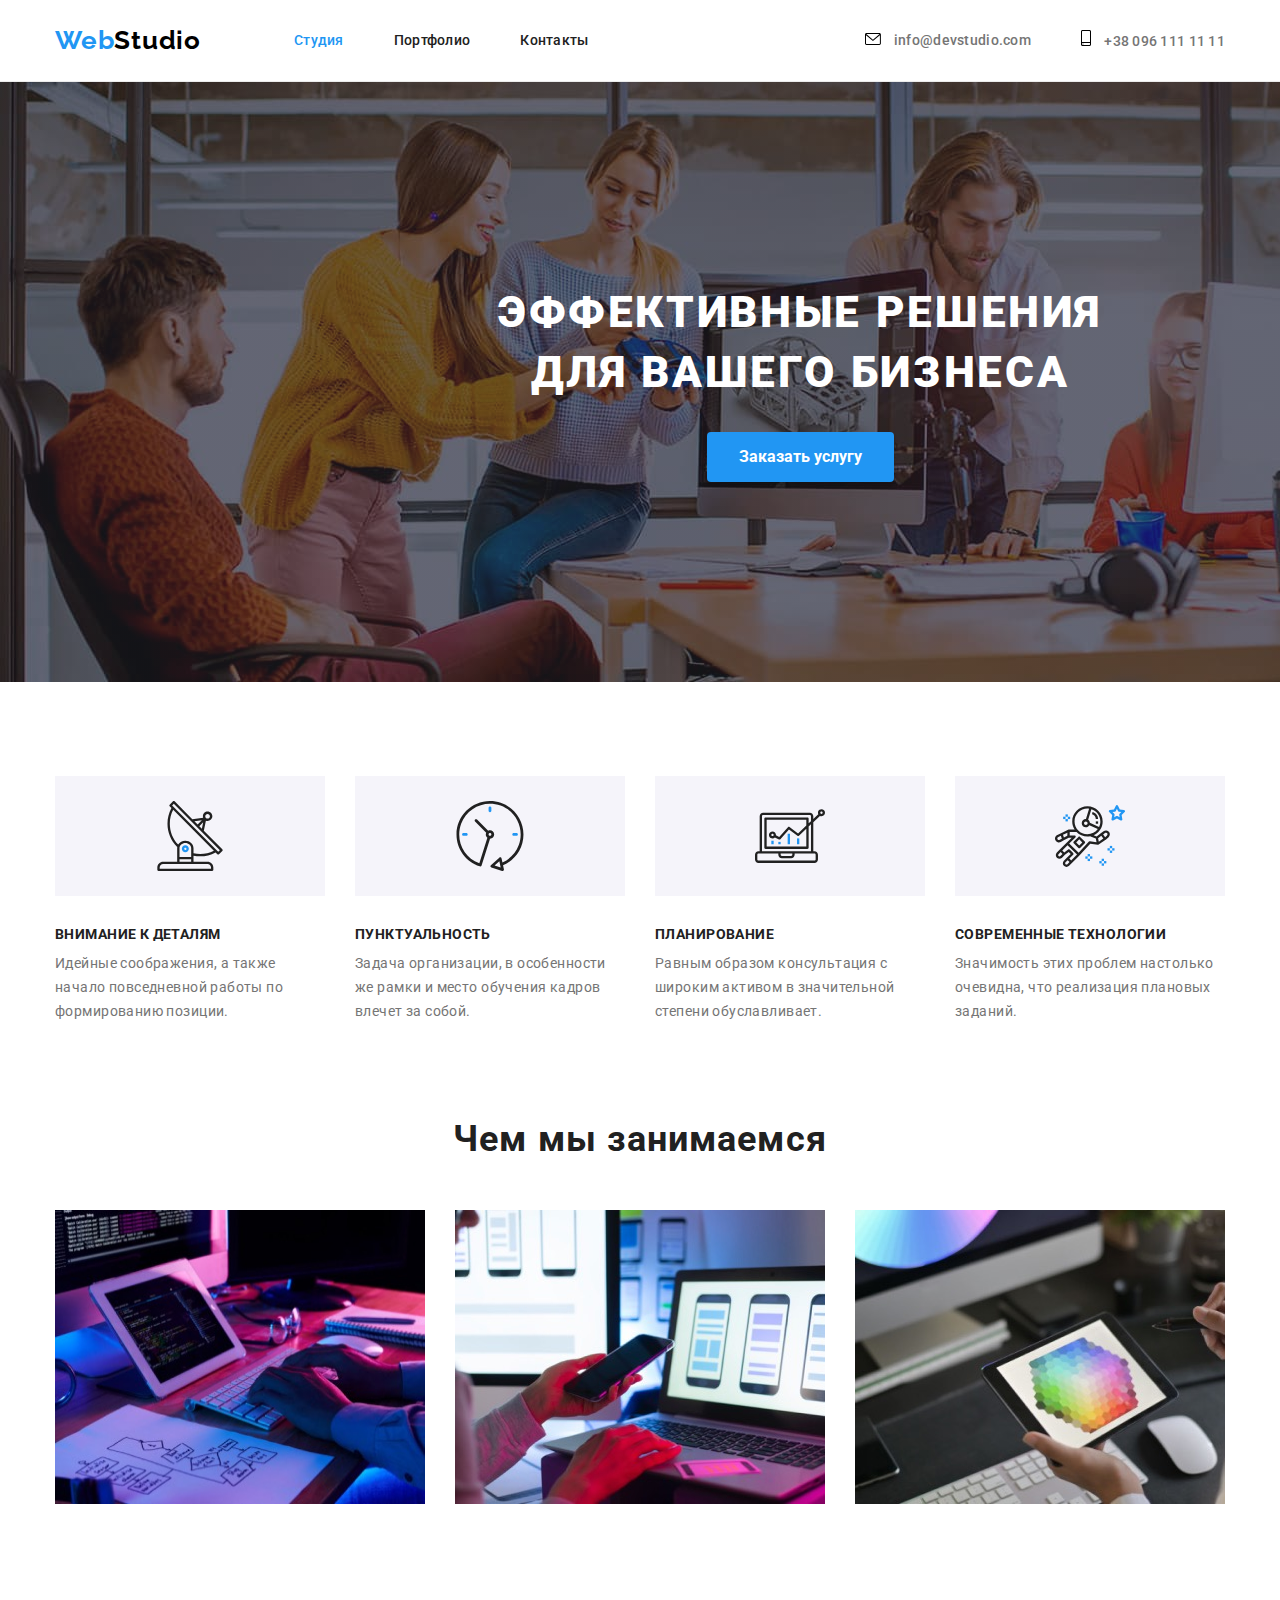
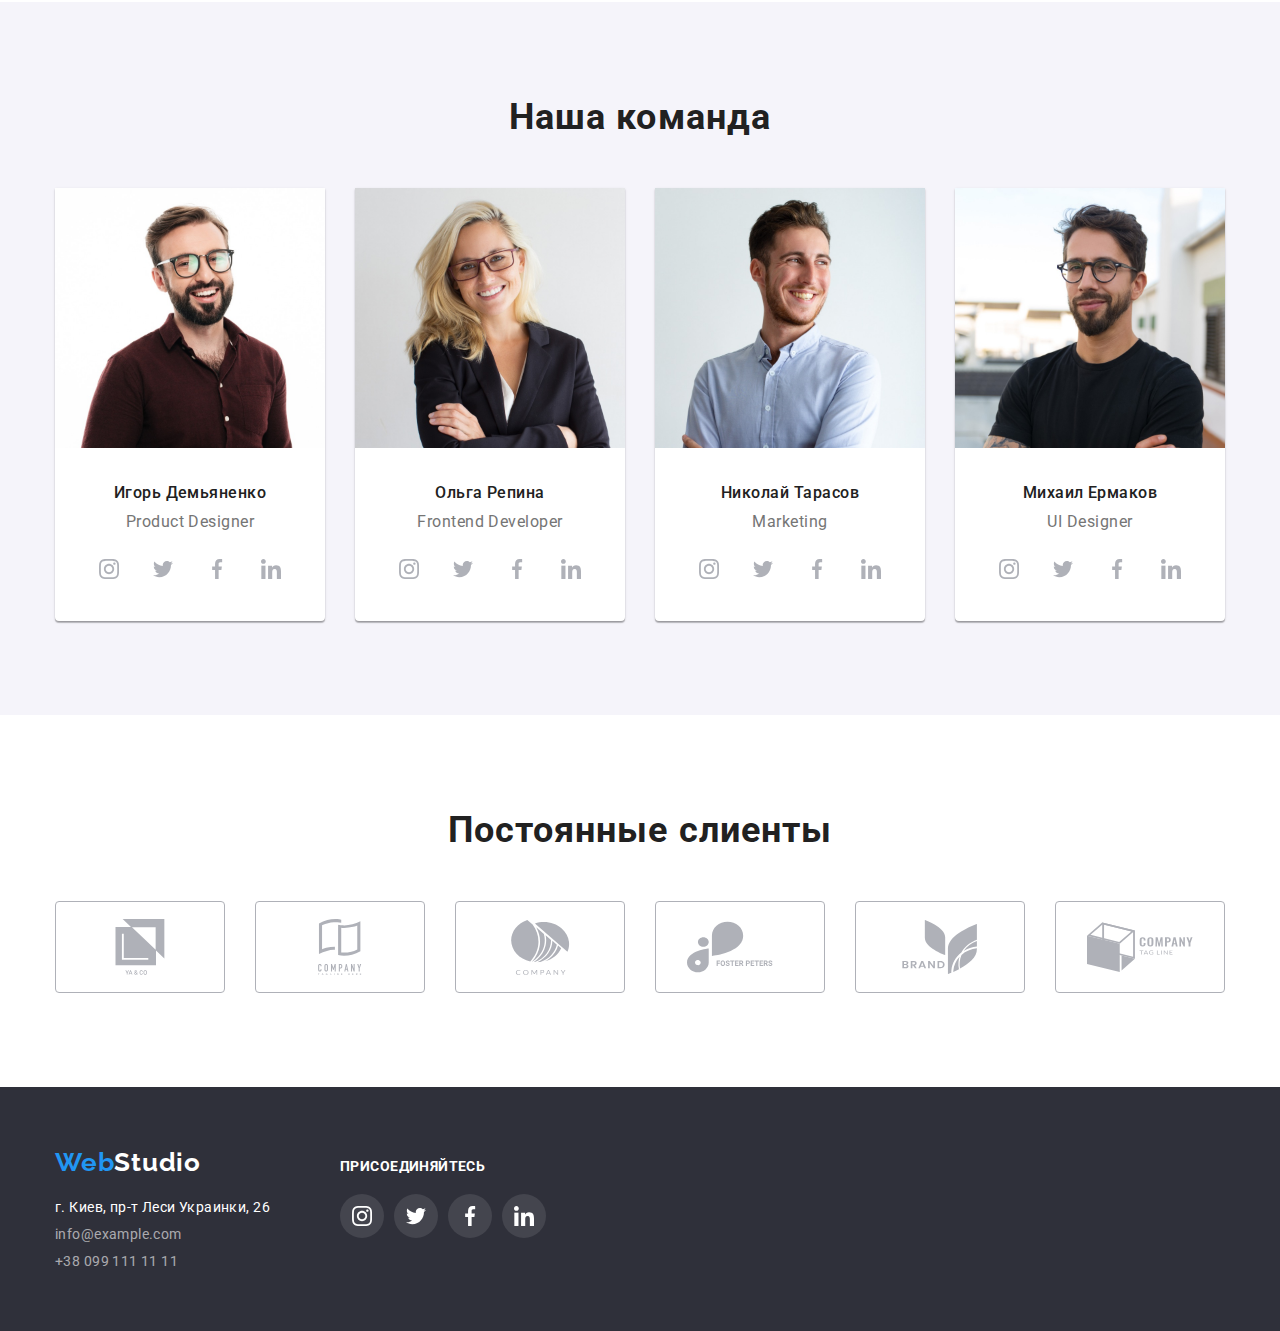
==== commit 025a99e7: "eaches_the_goal_hw4_v3" ====
--- a/index.html
+++ b/index.html
@@ -16,7 +16,6 @@
     />
     <link rel="stylesheet" href="./css/styles.css" />
   </head>
-
   <template class="my-icons">
     <svg class="icon">
       <use href="./images/icons.svg#icon-mail"></use>
@@ -67,7 +66,6 @@
       <use href="./images/icons.svg#icon-tagline"></use>
     </svg>
   </template>
-
   <body>
     <header class="section-header">
       <div class="container header-container">
--- a/css/styles.css
+++ b/css/styles.css
@@ -161,6 +161,9 @@
   text-align: center;
   padding-top: 200px;
   padding-bottom: 200px;
+  width: 1600px;
+  margin-left: auto;
+  margin-right: auto;
   background-size: contain;
   background-position: center;
   background-repeat: no-repeat;
@@ -293,7 +296,7 @@
   text-align: center;
   letter-spacing: 0.03em;
   color: var(--description-text-color);
-  margin-bottom: 30px;
+  margin-bottom: 16px;
 }
 .our-team-title-card {
   padding-top: 30px;
@@ -342,7 +345,13 @@
 .icons-regular-customers-list a {
   box-sizing: border-box;
   border: 1px solid var(--social-lincs-client-color);
-  padding: 16px 32px;
+  border-radius: 4px;
+  fill: var(--social-lincs-client-color);
+  display: flex;
+  align-items: center;
+  justify-content: center;
+  width: 170px;
+  height: 92px;
 }
 .icons-regular-customers-list > li:not(:last-child) {
   margin-right: 30px;
@@ -350,10 +359,6 @@
 .icons-regular-customers-list a:hover,
 .icons-regular-customers-list a:focus {
   border: 1px solid var(--aiming-color);
-}
-.icon-client {
-  display: flex;
-  fill: var(--social-lincs-client-color);
 }
 .icon-client:hover,
 .icon-client:focus {
